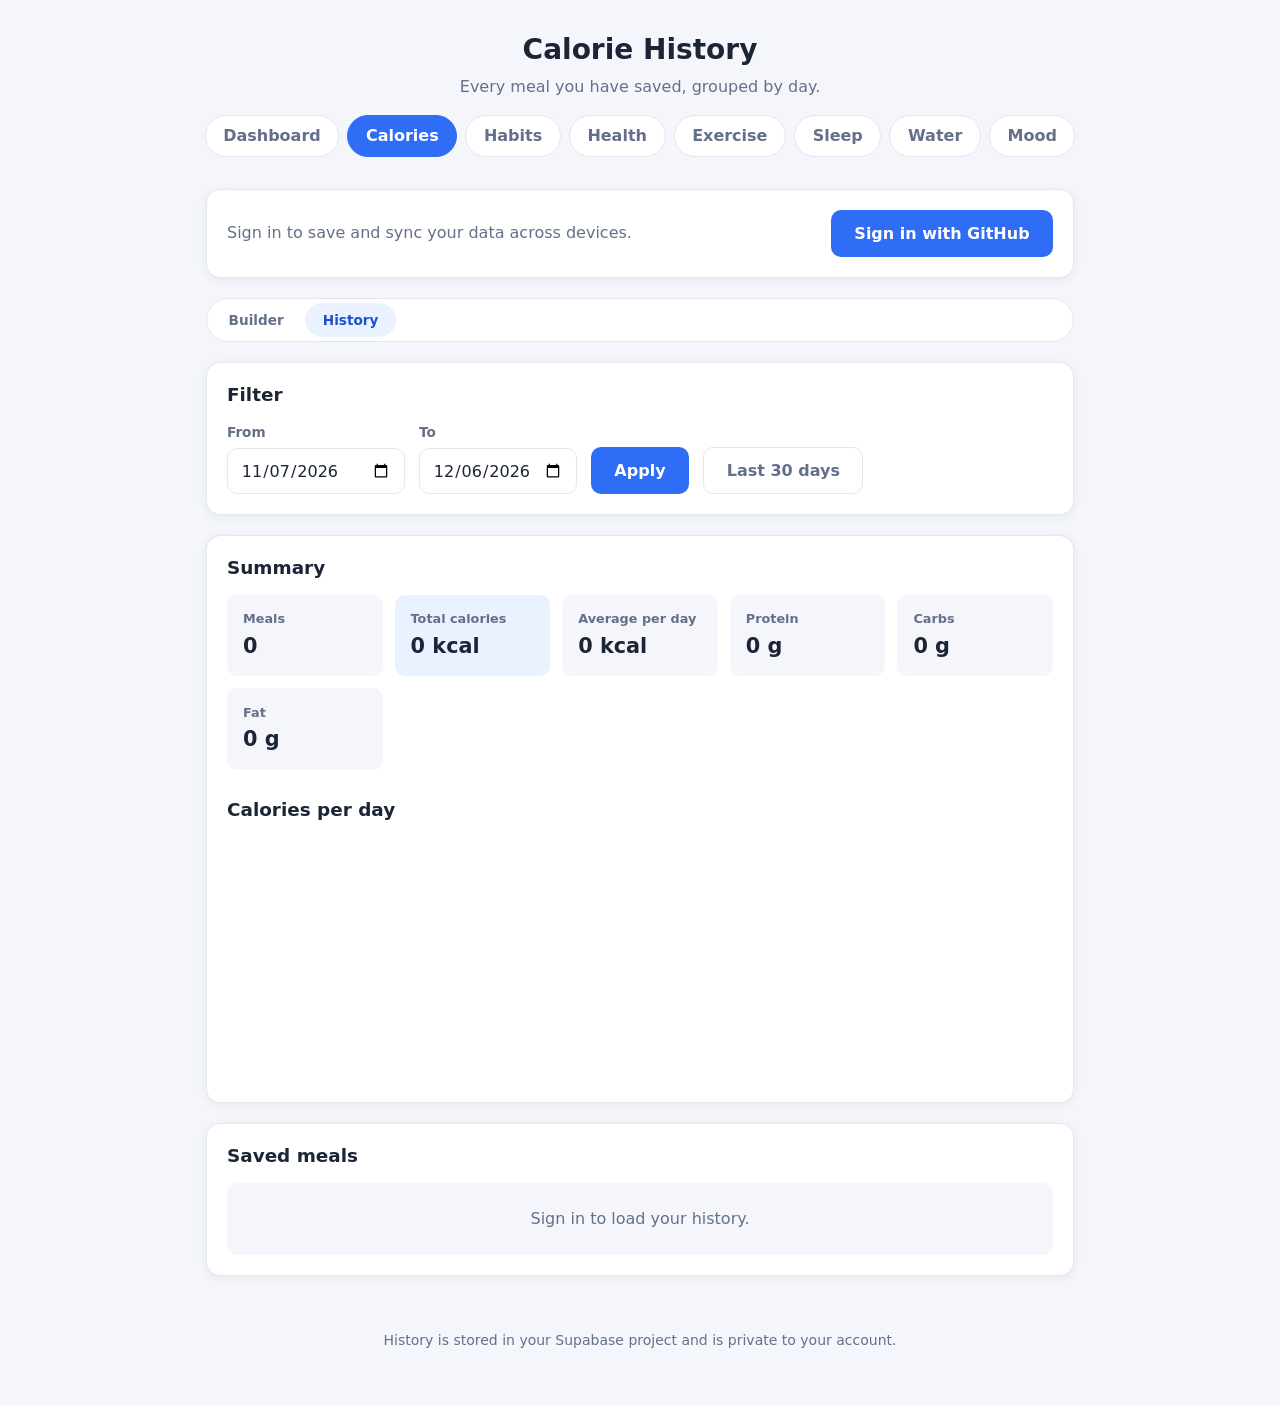
==== calories-history.html @ e077ba2e "Expand into a multi-tracker lifestyle app with dashboard and shared foundation" ====
<!doctype html>
<html lang="en">
  <head>
    <meta charset="UTF-8" />
    <meta name="viewport" content="width=device-width, initial-scale=1.0" />
    <title>Calorie History</title>
    <link rel="stylesheet" href="style.css" />
  </head>

  <body>
    <header class="app-header"></header>

    <main class="container">
      <nav class="segmented" aria-label="Calorie views">
        <a href="calories.html" class="segment">Builder</a>
        <a href="calories-history.html" class="segment is-active">History</a>
      </nav>

      <!-- Filter -->
      <section class="card">
        <h2>Filter</h2>
        <form id="filter-form" class="save-form" novalidate>
          <div class="field">
            <label for="from-date">From</label>
            <input type="date" id="from-date" name="from" />
          </div>
          <div class="field">
            <label for="to-date">To</label>
            <input type="date" id="to-date" name="to" />
          </div>
          <button type="submit" class="btn btn-primary">Apply</button>
          <button type="button" id="reset-filter" class="btn btn-ghost">Last 30 days</button>
        </form>
      </section>

      <!-- Summary -->
      <section class="card">
        <h2>Summary</h2>
        <ul class="stats">
          <li class="stat">
            <span class="stat-label">Meals</span>
            <span class="stat-value" id="sum-meals">0</span>
          </li>
          <li class="stat stat-accent">
            <span class="stat-label">Total calories</span>
            <span class="stat-value"><span id="sum-calories">0</span> kcal</span>
          </li>
          <li class="stat">
            <span class="stat-label">Average per day</span>
            <span class="stat-value"><span id="sum-avg">0</span> kcal</span>
          </li>
          <li class="stat">
            <span class="stat-label">Protein</span>
            <span class="stat-value"><span id="sum-protein">0</span> g</span>
          </li>
          <li class="stat">
            <span class="stat-label">Carbs</span>
            <span class="stat-value"><span id="sum-carbs">0</span> g</span>
          </li>
          <li class="stat">
            <span class="stat-label">Fat</span>
            <span class="stat-value"><span id="sum-fat">0</span> g</span>
          </li>
        </ul>

        <h2 class="section-gap">Calories per day</h2>
        <div class="chart-wrap">
          <canvas
            id="chart"
            class="chart"
            width="900"
            height="260"
            role="img"
            aria-label="Line chart of calories per day"
          ></canvas>
        </div>
      </section>

      <!-- Meals -->
      <section class="card">
        <h2>Saved meals</h2>
        <p id="history-status" class="empty-state">Sign in to load your history.</p>
        <div id="history-days"></div>
      </section>
    </main>

    <footer class="app-footer">
      <p>History is stored in your Supabase project and is private to your account.</p>
    </footer>

    <script type="module" src="js/features/calories/history.js"></script>
  </body>
</html>
---- style.css ----
/* ---------- Design tokens ---------- */
:root {
  --bg: #f4f6fb;
  --surface: #ffffff;
  --text: #1c2536;
  --muted: #64708a;
  --border: #e2e7f0;
  --primary: #2f6df6;
  --primary-dark: #1d51c9;
  --danger: #e04141;
  --danger-dark: #b92f2f;
  --accent-bg: #eaf1ff;
  --radius: 14px;
  --shadow: 0 2px 10px rgba(28, 37, 54, 0.07);

  --space-1: 0.35rem;
  --space-2: 0.6rem;
  --space-3: 0.9rem;
  --space-4: 1.25rem;
  --space-5: 1.75rem;
  --space-6: 2.5rem;

  --text-sm: 0.85rem;
  --text-base: 1rem;
  --text-lg: 1.3rem;

  --accent-calories: #2f6df6;
  --accent-habits: #7c4dff;
  --accent-health: #e04141;
  --accent-exercise: #ef6c1a;
  --accent-sleep: #3f51b5;
  --accent-water: #0aa3c2;
  --accent-mood: #17a673;
}

@media (prefers-color-scheme: dark) {
  :root {
    --bg: #12161f;
    --surface: #1a202c;
    --text: #e8ecf4;
    --muted: #97a3b8;
    --border: #2a3242;
    --accent-bg: #1d2a44;
    --shadow: 0 2px 10px rgba(0, 0, 0, 0.35);
  }
}

/* ---------- Base ---------- */
* {
  box-sizing: border-box;
}

body {
  margin: 0;
  background: var(--bg);
  color: var(--text);
  font-family:
    system-ui,
    -apple-system,
    'Segoe UI',
    Roboto,
    Helvetica,
    Arial,
    sans-serif;
  line-height: 1.5;
}

h1,
h2 {
  margin: 0;
  line-height: 1.25;
}

.sr-only {
  position: absolute;
  width: 1px;
  height: 1px;
  overflow: hidden;
  clip: rect(0 0 0 0);
  white-space: nowrap;
}

/* ---------- Layout ---------- */
.app-header {
  padding: 2rem 1rem 1rem;
  text-align: center;
}

.app-header h1 {
  font-size: 1.75rem;
}

.subtitle {
  margin: 0.5rem 0 0;
  color: var(--muted);
}

.container {
  max-width: 900px;
  margin: 0 auto;
  padding: 1rem;
  display: grid;
  gap: 1.25rem;
}

.app-footer {
  padding: 1.5rem 1rem 2.5rem;
  text-align: center;
  color: var(--muted);
  font-size: 0.875rem;
}

/* ---------- Card ---------- */
.card {
  background: var(--surface);
  border: 1px solid var(--border);
  border-radius: var(--radius);
  box-shadow: var(--shadow);
  padding: 1.25rem;
}

.card h2 {
  font-size: 1.15rem;
  margin-bottom: 1rem;
}

.card-head {
  display: flex;
  align-items: center;
  justify-content: space-between;
  gap: 1rem;
  flex-wrap: wrap;
  margin-bottom: 1rem;
}

.card-head h2 {
  margin-bottom: 0;
}

.section-gap {
  margin-top: 1.75rem;
}

/* ---------- Form ---------- */
.grid {
  display: grid;
  grid-template-columns: repeat(auto-fit, minmax(190px, 1fr));
  gap: 0.9rem;
}

.field {
  display: flex;
  flex-direction: column;
  gap: 0.35rem;
}

.field-wide {
  grid-column: 1 / -1;
}

label {
  font-size: 0.85rem;
  font-weight: 600;
  color: var(--muted);
}

.req {
  color: var(--danger);
}

input[type='text'],
input[type='number'],
input[type='date'],
input[type='datetime-local'],
input[type='time'],
select,
textarea {
  padding: 0.7rem 0.8rem;
  font-size: 1rem;
  font-family: inherit;
  color: inherit;
  background: var(--surface);
  border: 1px solid var(--border);
  border-radius: 10px;
  min-width: 0;
}

input:focus-visible,
button:focus-visible {
  outline: 3px solid rgba(47, 109, 246, 0.35);
  outline-offset: 1px;
  border-color: var(--primary);
}

.form-error {
  margin: 0.9rem 0 0;
  padding: 0.6rem 0.8rem;
  border-radius: 10px;
  background: #fdeaea;
  color: var(--danger-dark);
  font-size: 0.9rem;
}

.actions {
  display: flex;
  flex-wrap: wrap;
  gap: 0.75rem;
  margin-top: 1.1rem;
}

/* ---------- Buttons ---------- */
.btn {
  padding: 0.8rem 1.4rem;
  font-size: 1rem;
  font-family: inherit;
  font-weight: 600;
  border: 1px solid transparent;
  border-radius: 10px;
  cursor: pointer;
  transition:
    background-color 0.15s ease,
    color 0.15s ease;
}

.btn-primary {
  background: var(--primary);
  color: #fff;
}

.btn-primary:hover {
  background: var(--primary-dark);
}

.btn-ghost {
  background: transparent;
  color: var(--muted);
  border-color: var(--border);
}

.btn-ghost:hover {
  background: var(--bg);
}

.btn-danger {
  background: var(--danger);
  color: #fff;
}

.btn-danger:hover {
  background: var(--danger-dark);
}

.btn-icon {
  padding: 0.45rem 0.75rem;
  font-size: 0.85rem;
  background: transparent;
  color: var(--danger);
  border-color: var(--border);
}

.btn-icon:hover {
  background: #fdeaea;
}

/* ---------- Table ---------- */
.table-wrap {
  overflow-x: auto;
}

table {
  width: 100%;
  border-collapse: collapse;
  font-size: 0.95rem;
}

th,
td {
  padding: 0.7rem 0.6rem;
  text-align: left;
  border-bottom: 1px solid var(--border);
  white-space: nowrap;
}

th {
  font-size: 0.78rem;
  text-transform: uppercase;
  letter-spacing: 0.04em;
  color: var(--muted);
}

th.num,
td.num {
  text-align: right;
}

tbody tr:last-child td {
  border-bottom: none;
}

.amount-input {
  width: 6rem;
  padding: 0.4rem 0.5rem;
  text-align: right;
}

.ingredient-name {
  font-weight: 600;
  white-space: normal;
}

.empty-state {
  margin: 0;
  padding: 1.5rem;
  text-align: center;
  color: var(--muted);
  background: var(--bg);
  border-radius: 10px;
}

/* ---------- Stats ---------- */
.stats {
  list-style: none;
  margin: 0;
  padding: 0;
  display: grid;
  grid-template-columns: repeat(auto-fit, minmax(150px, 1fr));
  gap: 0.75rem;
}

.stat {
  padding: 0.9rem 1rem;
  background: var(--bg);
  border-radius: 10px;
  display: flex;
  flex-direction: column;
  gap: 0.15rem;
}

.stat-accent {
  background: var(--accent-bg);
}

.stat-label {
  font-size: 0.8rem;
  font-weight: 600;
  color: var(--muted);
}

.stat-value {
  font-size: 1.3rem;
  font-weight: 700;
}

/* ---------- Navigation ---------- */
.app-nav {
  display: flex;
  justify-content: center;
  flex-wrap: wrap;
  gap: 0.5rem;
  margin-top: 1rem;
}

.nav-link {
  padding: 0.5rem 1.1rem;
  border-radius: 999px;
  text-decoration: none;
  font-weight: 600;
  color: var(--muted);
  background: var(--surface);
  border: 1px solid var(--border);
}

.nav-link.is-active {
  background: var(--primary);
  border-color: var(--primary);
  color: #fff;
}

/* ---------- Auth bar ---------- */
.auth-bar {
  display: flex;
  align-items: center;
  justify-content: space-between;
  gap: 1rem;
  flex-wrap: wrap;
}

.auth-status {
  margin: 0;
  color: var(--muted);
}

.auth-actions {
  display: flex;
  gap: 0.5rem;
}

/* ---------- Save / filter forms ---------- */
.save-form {
  display: flex;
  flex-wrap: wrap;
  align-items: flex-end;
  gap: 0.9rem;
}

.field-grow {
  flex: 1 1 220px;
}

.status-msg {
  margin: 0.9rem 0 0;
  padding: 0.6rem 0.8rem;
  border-radius: 10px;
  background: var(--accent-bg);
  color: var(--primary-dark);
  font-size: 0.9rem;
}

.status-msg.is-error {
  background: #fdeaea;
  color: var(--danger-dark);
}

/* ---------- History ---------- */
.day-block + .day-block {
  margin-top: 1.5rem;
}

.day-head {
  display: flex;
  align-items: baseline;
  justify-content: space-between;
  gap: 1rem;
  flex-wrap: wrap;
  margin-bottom: 0.5rem;
}

.day-head h3 {
  margin: 0;
  font-size: 1rem;
}

.day-total {
  font-size: 0.85rem;
  font-weight: 600;
  color: var(--muted);
}

.row-actions {
  display: flex;
  gap: 0.4rem;
  justify-content: flex-end;
}

.btn-icon-neutral {
  color: var(--primary);
}

.btn-icon-neutral:hover {
  background: var(--accent-bg);
}

.chart-wrap {
  overflow-x: auto;
}

.chart,
#chart {
  width: 100%;
  min-width: 320px;
  height: auto;
}

/* ---------- Dashboard tiles ---------- */
.lede {
  margin: 0;
  color: var(--muted);
  max-width: 60ch;
}

.tile-grid {
  display: grid;
  grid-template-columns: repeat(auto-fit, minmax(190px, 1fr));
  gap: var(--space-3);
}

.tile {
  display: flex;
  flex-direction: column;
  gap: var(--space-1);
  padding: var(--space-4);
  border: 1px solid var(--border);
  border-left: 4px solid var(--tile-accent, var(--primary));
  border-radius: 12px;
  background: var(--bg);
  text-decoration: none;
  color: inherit;
  transition:
    transform 0.15s ease,
    box-shadow 0.15s ease;
}

.tile:hover {
  transform: translateY(-2px);
  box-shadow: var(--shadow);
}

.tile-head {
  display: flex;
  align-items: center;
  justify-content: space-between;
  gap: var(--space-2);
}

.tile-label {
  font-size: var(--text-sm);
  font-weight: 600;
  color: var(--muted);
}

.tile-value {
  margin: 0;
  font-size: 1.6rem;
  font-weight: 700;
  line-height: 1.1;
}

.tile-unit {
  margin-left: 0.3rem;
  font-size: var(--text-sm);
  font-weight: 600;
  color: var(--muted);
}

.tile-detail,
.tile-error {
  margin: 0;
  font-size: var(--text-sm);
  color: var(--muted);
}

.tile-error {
  color: var(--danger);
}

.accent-calories {
  --tile-accent: var(--accent-calories);
}
.accent-habits {
  --tile-accent: var(--accent-habits);
}
.accent-health {
  --tile-accent: var(--accent-health);
}
.accent-exercise {
  --tile-accent: var(--accent-exercise);
}
.accent-sleep {
  --tile-accent: var(--accent-sleep);
}
.accent-water {
  --tile-accent: var(--accent-water);
}
.accent-mood {
  --tile-accent: var(--accent-mood);
}

/* ---------- Badge ---------- */
.badge {
  padding: 0.15rem 0.55rem;
  border-radius: 999px;
  background: var(--accent-bg);
  color: var(--primary-dark);
  font-size: 0.7rem;
  font-weight: 700;
  text-transform: uppercase;
  letter-spacing: 0.04em;
  white-space: nowrap;
}

/* ---------- Progress ---------- */
.progress {
  height: 8px;
  border-radius: 999px;
  background: var(--border);
  overflow: hidden;
}

.progress > span {
  display: block;
  height: 100%;
  background: var(--tile-accent, var(--primary));
}

/* ---------- Segmented control ---------- */
.segmented {
  display: inline-flex;
  padding: 0.25rem;
  gap: 0.25rem;
  border: 1px solid var(--border);
  border-radius: 999px;
  background: var(--surface);
  align-self: start;
}

.segment {
  padding: 0.45rem 1.1rem;
  border-radius: 999px;
  font-size: var(--text-sm);
  font-weight: 600;
  color: var(--muted);
  text-decoration: none;
}

.segment.is-active {
  background: var(--accent-bg);
  color: var(--primary-dark);
}

code {
  padding: 0.1rem 0.35rem;
  border-radius: 6px;
  background: var(--bg);
  border: 1px solid var(--border);
  font-size: 0.85em;
}

/* ---------- Mobile ---------- */
@media (max-width: 520px) {
  .actions .btn {
    flex: 1 1 100%;
  }

  .card {
    padding: 1rem;
  }

  .save-form .btn {
    flex: 1 1 100%;
  }

  .auth-bar {
    flex-direction: column;
    align-items: stretch;
  }

  /* Eight nav links will not fit, so scroll them instead of wrapping. */
  .app-nav {
    flex-wrap: nowrap;
    justify-content: flex-start;
    overflow-x: auto;
    scrollbar-width: none;
    padding: 0 1rem 0.25rem;
    margin-left: -1rem;
    margin-right: -1rem;
  }

  .app-nav::-webkit-scrollbar {
    display: none;
  }

  .nav-link {
    flex: 0 0 auto;
  }

  .tile-grid {
    grid-template-columns: 1fr;
  }
}
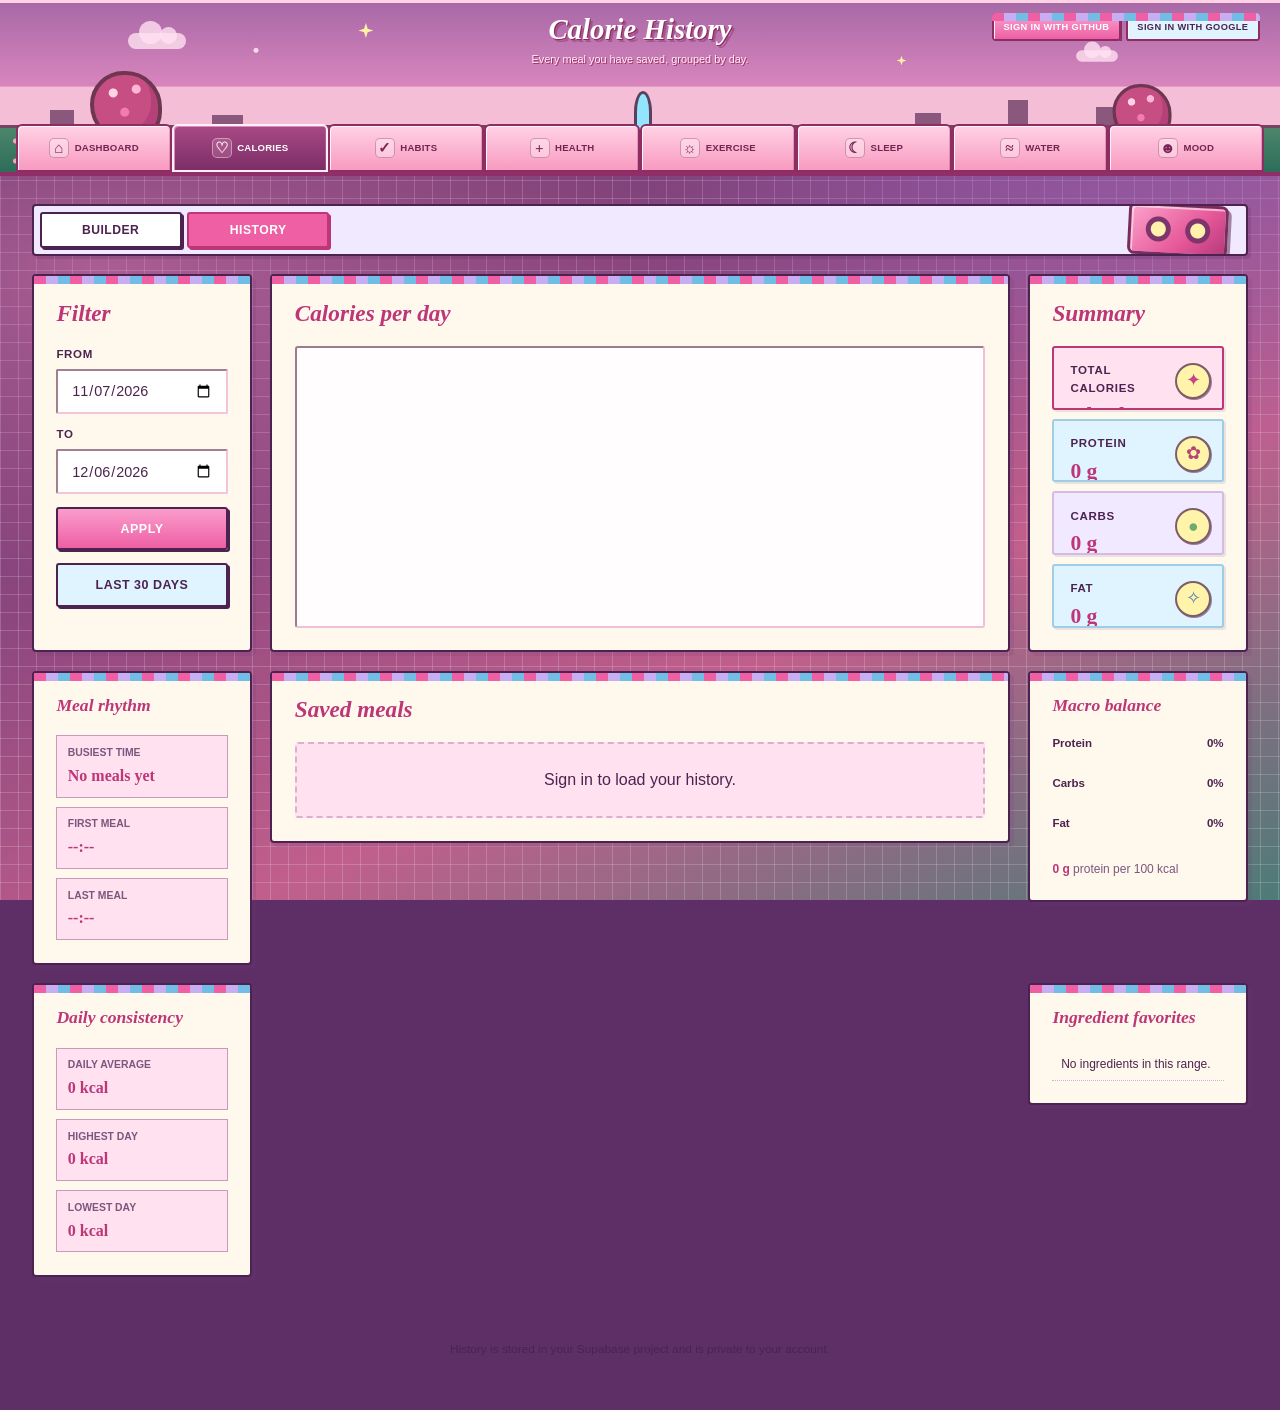
==== commit 08dab047: "Redesign calorie history portal" ====
--- a/calories-history.html
+++ b/calories-history.html
@@ -7,17 +7,28 @@
     <link rel="stylesheet" href="style.css" />
   </head>
 
-  <body>
+  <body class="calorie-history-page">
     <header class="app-header"></header>
 
     <main class="container">
       <nav class="segmented" aria-label="Calorie views">
         <a href="calories.html" class="segment">Builder</a>
         <a href="calories-history.html" class="segment is-active">History</a>
+        <span class="park-diary-banner" aria-hidden="true">
+          <span class="park-diary-cloud park-diary-cloud-left"></span>
+          <span class="park-diary-cloud park-diary-cloud-right"></span>
+          <span class="park-diary-skyline"></span>
+          <span class="park-diary-tree park-diary-tree-left"></span>
+          <span class="park-diary-tree park-diary-tree-right"></span>
+          <span class="park-diary-fountain"></span>
+          <span class="park-diary-sparkle park-diary-sparkle-one"></span>
+          <span class="park-diary-sparkle park-diary-sparkle-two"></span>
+          <span class="park-diary-ground"></span>
+        </span>
       </nav>
 
       <!-- Filter -->
-      <section class="card">
+      <section class="card filter-panel">
         <h2>Filter</h2>
         <form id="filter-form" class="save-form" novalidate>
           <div class="field">
@@ -34,36 +45,30 @@
       </section>
 
       <!-- Summary -->
-      <section class="card">
+      <section class="card summary-panel">
         <h2>Summary</h2>
         <ul class="stats">
-          <li class="stat">
-            <span class="stat-label">Meals</span>
-            <span class="stat-value" id="sum-meals">0</span>
-          </li>
-          <li class="stat stat-accent">
+          <li class="stat stat-accent stat-calories">
             <span class="stat-label">Total calories</span>
             <span class="stat-value"><span id="sum-calories">0</span> kcal</span>
           </li>
-          <li class="stat">
-            <span class="stat-label">Average per day</span>
-            <span class="stat-value"><span id="sum-avg">0</span> kcal</span>
-          </li>
-          <li class="stat">
+          <li class="stat stat-protein">
             <span class="stat-label">Protein</span>
             <span class="stat-value"><span id="sum-protein">0</span> g</span>
           </li>
-          <li class="stat">
+          <li class="stat stat-carbs">
             <span class="stat-label">Carbs</span>
             <span class="stat-value"><span id="sum-carbs">0</span> g</span>
           </li>
-          <li class="stat">
+          <li class="stat stat-fat">
             <span class="stat-label">Fat</span>
             <span class="stat-value"><span id="sum-fat">0</span> g</span>
           </li>
         </ul>
+      </section>
 
-        <h2 class="section-gap">Calories per day</h2>
+      <section class="card chart-panel">
+        <h2>Calories per day</h2>
         <div class="chart-wrap">
           <canvas
             id="chart"
@@ -76,8 +81,61 @@
         </div>
       </section>
 
+      <section class="card insight-panel rhythm-panel">
+        <h2>Meal rhythm</h2>
+        <dl class="insight-list">
+          <div>
+            <dt>Busiest time</dt>
+            <dd id="rhythm-busiest">No meals yet</dd>
+          </div>
+          <div>
+            <dt>First meal</dt>
+            <dd id="rhythm-first">--:--</dd>
+          </div>
+          <div>
+            <dt>Last meal</dt>
+            <dd id="rhythm-last">--:--</dd>
+          </div>
+        </dl>
+      </section>
+
+      <section class="card insight-panel consistency-panel">
+        <h2>Daily consistency</h2>
+        <dl class="insight-list">
+          <div>
+            <dt>Daily average</dt>
+            <dd id="consistency-average">0 kcal</dd>
+          </div>
+          <div>
+            <dt>Highest day</dt>
+            <dd id="consistency-high">0 kcal</dd>
+          </div>
+          <div>
+            <dt>Lowest day</dt>
+            <dd id="consistency-low">0 kcal</dd>
+          </div>
+        </dl>
+      </section>
+
+      <section class="card insight-panel macro-panel">
+        <h2>Macro balance</h2>
+        <div class="macro-bars" aria-label="Macro calorie distribution">
+          <div><span>Protein</span><b id="macro-protein">0%</b><i id="macro-protein-bar"></i></div>
+          <div><span>Carbs</span><b id="macro-carbs">0%</b><i id="macro-carbs-bar"></i></div>
+          <div><span>Fat</span><b id="macro-fat">0%</b><i id="macro-fat-bar"></i></div>
+        </div>
+        <p class="insight-note"><strong id="protein-density">0 g</strong> protein per 100 kcal</p>
+      </section>
+
+      <section class="card insight-panel favorites-panel">
+        <h2>Ingredient favorites</h2>
+        <ol id="ingredient-favorites" class="favorites-list">
+          <li>No ingredients in this range.</li>
+        </ol>
+      </section>
+
       <!-- Meals -->
-      <section class="card">
+      <section class="card history-panel">
         <h2>Saved meals</h2>
         <p id="history-status" class="empty-state">Sign in to load your history.</p>
         <div id="history-days"></div>
--- a/style.css
+++ b/style.css
@@ -667,3 +667,1161 @@
     grid-template-columns: 1fr;
   }
 }
+
+/* ---------- Calorie History: retro diary ---------- */
+.calorie-history-page {
+  --history-ink: #4c2350;
+  --history-muted: #7d557d;
+  --history-pink: #ee5fa4;
+  --history-pink-deep: #bd3678;
+  --history-pink-soft: #ffe1ef;
+  --history-blue: #72bde6;
+  --history-blue-soft: #dff4ff;
+  --history-lilac: #c7adf1;
+  --history-lilac-soft: #f0e9ff;
+  --history-cream: #fff9ed;
+  --history-line: #dcaed0;
+  --history-shadow: 4px 4px 0 rgba(113, 59, 113, 0.16);
+  --chart-font: Verdana, Geneva, sans-serif;
+  --bg: #f9eaf3;
+  --surface: var(--history-cream);
+  --text: var(--history-ink);
+  --muted: var(--history-muted);
+  --border: var(--history-line);
+  --primary: var(--history-pink);
+  --primary-dark: var(--history-pink-deep);
+  --accent-bg: var(--history-pink-soft);
+  --shadow: var(--history-shadow);
+  --radius: 4px;
+  min-height: 100vh;
+  background-attachment: fixed;
+  background-color: #5d2f66;
+  background-image:
+    radial-gradient(ellipse at 8% 30%, rgba(245, 145, 195, 0.42), transparent 34%),
+    radial-gradient(ellipse at 90% 12%, rgba(135, 103, 202, 0.48), transparent 35%),
+    linear-gradient(rgba(255, 255, 255, 0.18) 1px, transparent 1px),
+    linear-gradient(90deg, rgba(255, 255, 255, 0.18) 1px, transparent 1px),
+    linear-gradient(155deg, #592c62 0%, #8d477f 42%, #c15f8c 68%, #4d7b78 100%);
+  background-size:
+    auto,
+    auto,
+    18px 18px,
+    18px 18px,
+    auto;
+  font-family: Verdana, Geneva, sans-serif;
+}
+
+.calorie-history-page .app-header {
+  position: relative;
+  overflow: hidden;
+  min-height: 122px;
+  padding: 0.55rem max(6rem, calc(50% - 440px)) 0.55rem max(10.5rem, calc(50% - 440px));
+  border-top: 3px solid #ffd3e5;
+  border-bottom: 4px solid #8f2e68;
+  background:
+    linear-gradient(180deg, rgba(255, 182, 211, 0.35), transparent 55%),
+    repeating-linear-gradient(90deg, rgba(255, 255, 255, 0.16) 0 1px, transparent 1px 7px),
+    linear-gradient(180deg, #f477af, #d94a8c);
+  box-shadow: inset 0 -3px 0 rgba(129, 33, 86, 0.34);
+}
+
+.calorie-history-page .app-header .auth-bar {
+  position: absolute;
+  z-index: 3;
+  top: 0.6rem;
+  right: max(0.8rem, calc(50% - 620px));
+  display: flex;
+  min-height: 0;
+  padding: 0;
+  border: 0;
+  background: transparent;
+  box-shadow: none;
+}
+
+.calorie-history-page .app-header .auth-status {
+  display: none;
+}
+
+.calorie-history-page .app-header .auth-actions {
+  gap: 0.3rem;
+}
+
+.calorie-history-page .app-header .auth-actions .btn {
+  padding: 0.45rem 0.6rem;
+  border-color: #8d2d61;
+  box-shadow:
+    1px 2px 0 #8d2d61,
+    inset 1px 1px 0 #fff5fa;
+  font-size: 0.58rem;
+}
+
+.calorie-history-page .app-header::before,
+.calorie-history-page .app-header::after {
+  position: absolute;
+  color: var(--history-pink);
+  font-family: Georgia, serif;
+  font-size: 2.2rem;
+  line-height: 1;
+  text-shadow: 1px 1px 0 #fff;
+}
+
+.calorie-history-page .app-header::before {
+  content: '✦';
+  top: 1rem;
+  left: max(1rem, calc(50% - 420px));
+}
+
+.calorie-history-page .app-header::after {
+  content: '♡';
+  right: max(1rem, calc(50% - 420px));
+  bottom: 0.8rem;
+}
+
+.calorie-history-page .app-header h1 {
+  position: relative;
+  z-index: 1;
+  margin: 0;
+  color: #fff;
+  font-family: Georgia, 'Times New Roman', serif;
+  font-size: clamp(1.3rem, 2.5vw, 1.8rem);
+  font-style: italic;
+  letter-spacing: 0;
+  text-shadow:
+    1px 1px 0 #8b285d,
+    3px 3px 0 rgba(122, 31, 78, 0.36);
+}
+
+.calorie-history-page .subtitle {
+  position: relative;
+  z-index: 1;
+  margin: 0.2rem 0 0;
+  color: #fff0f8;
+  font-size: 0.68rem;
+  text-shadow: 1px 1px 0 #a12d68;
+}
+
+.calorie-history-page .app-nav {
+  position: relative;
+  z-index: 1;
+  display: grid;
+  grid-template-columns: repeat(8, minmax(47px, 1fr));
+  gap: 0.25rem;
+  margin-top: 0.45rem;
+}
+
+.calorie-history-page .nav-link,
+.calorie-history-page .segment {
+  border: 2px solid var(--history-ink);
+  border-radius: 3px;
+  background: #fff;
+  box-shadow: 2px 2px 0 var(--history-ink);
+  color: var(--history-ink);
+  font-size: 0.76rem;
+  text-transform: uppercase;
+  letter-spacing: 0.04em;
+  transition:
+    transform 0.12s ease,
+    box-shadow 0.12s ease,
+    background-color 0.12s ease;
+}
+
+.calorie-history-page .app-nav .nav-link {
+  display: grid;
+  min-height: 57px;
+  padding: 0.2rem 0.1rem 0.25rem;
+  place-items: center;
+  border: 2px solid #8d2d61;
+  border-radius: 4px;
+  background: linear-gradient(#ffd2e4, #f89ac0);
+  box-shadow:
+    1px 2px 0 #8d2d61,
+    inset 1px 1px 0 #fff5fa;
+  color: #702651;
+  text-align: center;
+}
+
+.calorie-history-page .app-nav .nav-link:hover {
+  background: linear-gradient(#fff0f7, #ffc1dc);
+}
+
+.calorie-history-page .app-nav .nav-link.is-active {
+  border-color: #fff0f7;
+  background: linear-gradient(#a84985, #7d2e67);
+  box-shadow:
+    1px 2px 0 #69204f,
+    inset 1px 1px 0 #d98bbe;
+  color: #fff;
+}
+
+.calorie-history-page .nav-icon {
+  display: grid;
+  width: 25px;
+  height: 25px;
+  place-items: center;
+  border: 1px solid rgba(119, 35, 79, 0.35);
+  border-radius: 7px;
+  background: rgba(255, 255, 255, 0.35);
+  color: #7b2658;
+  font-family: Georgia, 'Times New Roman', serif;
+  font-size: 1.18rem;
+  line-height: 1;
+}
+
+.calorie-history-page .nav-link.is-active .nav-icon {
+  border-color: rgba(255, 231, 244, 0.45);
+  background: rgba(255, 205, 229, 0.17);
+  color: #ffe5f3;
+}
+
+.calorie-history-page .nav-icon::before {
+  content: '✦';
+}
+
+.calorie-history-page .nav-link[data-tracker='dashboard'] .nav-icon::before {
+  content: '⌂';
+}
+.calorie-history-page .nav-link[data-tracker='calories'] .nav-icon::before {
+  content: '♡';
+}
+.calorie-history-page .nav-link[data-tracker='habits'] .nav-icon::before {
+  content: '✓';
+}
+.calorie-history-page .nav-link[data-tracker='health'] .nav-icon::before {
+  content: '+';
+}
+.calorie-history-page .nav-link[data-tracker='exercise'] .nav-icon::before {
+  content: '☼';
+}
+.calorie-history-page .nav-link[data-tracker='sleep'] .nav-icon::before {
+  content: '☾';
+}
+.calorie-history-page .nav-link[data-tracker='water'] .nav-icon::before {
+  content: '≈';
+}
+.calorie-history-page .nav-link[data-tracker='mood'] .nav-icon::before {
+  content: '☻';
+}
+
+.calorie-history-page .nav-label {
+  display: block;
+  font-size: 0.52rem;
+  font-weight: 700;
+  letter-spacing: 0.02em;
+  line-height: 1;
+}
+
+.calorie-history-page .nav-link:hover,
+.calorie-history-page .segment:hover {
+  background: var(--history-blue-soft);
+  transform: translate(1px, 1px);
+  box-shadow: 1px 1px 0 var(--history-ink);
+}
+
+.calorie-history-page .nav-link.is-active,
+.calorie-history-page .segment.is-active {
+  border-color: var(--history-pink-deep);
+  background: var(--history-pink);
+  box-shadow: 2px 2px 0 var(--history-pink-deep);
+  color: #fff;
+}
+
+.calorie-history-page .container {
+  max-width: 940px;
+  gap: 1.5rem;
+  padding: 1.75rem 1rem;
+}
+
+.calorie-history-page .segmented {
+  position: relative;
+  display: flex;
+  min-height: 145px;
+  justify-content: center;
+  align-items: flex-end;
+  gap: 0.55rem;
+  overflow: hidden;
+  padding: 1rem;
+  border: 2px solid var(--history-ink);
+  border-radius: 5px;
+  background: #d885bd;
+  box-shadow: var(--history-shadow);
+}
+
+.calorie-history-page .segmented .segment {
+  position: relative;
+  z-index: 5;
+}
+
+.calorie-history-page .park-diary-banner {
+  position: absolute;
+  inset: 0;
+  overflow: hidden;
+  border: 0;
+  border-radius: 0;
+  background:
+    radial-gradient(circle at 20% 28%, rgba(255, 230, 244, 0.85) 0 2px, transparent 3px),
+    radial-gradient(circle at 78% 18%, rgba(255, 239, 167, 0.9) 0 2px, transparent 3px),
+    linear-gradient(180deg, #a869a7 0%, #d885bd 49%, #f3bed6 50%, #f3bed6 100%);
+  box-shadow: none;
+  pointer-events: none;
+}
+
+.calorie-history-page .park-diary-banner::before {
+  content: 'little wellness park';
+  position: absolute;
+  z-index: 3;
+  top: 11px;
+  left: 50%;
+  padding: 0.35rem 0.9rem;
+  border: 2px solid #792e61;
+  border-radius: 999px;
+  background: linear-gradient(#ffaccf, #e65d9e);
+  box-shadow: 2px 2px 0 #792e61;
+  color: #fff;
+  font-family: Georgia, 'Times New Roman', serif;
+  font-size: 0.92rem;
+  font-style: italic;
+  font-weight: 700;
+  text-shadow: 1px 1px 0 #8b2c61;
+  transform: translateX(-50%);
+}
+
+.calorie-history-page .park-diary-banner::after {
+  content: '✦  ♡  ✦';
+  position: absolute;
+  z-index: 4;
+  right: 14px;
+  bottom: 7px;
+  color: #fff0a8;
+  font-size: 0.9rem;
+  letter-spacing: 0.12em;
+  text-shadow: 1px 1px 0 #a63b78;
+}
+
+.calorie-history-page .park-diary-cloud {
+  position: absolute;
+  z-index: 1;
+  width: 58px;
+  height: 16px;
+  border-radius: 999px;
+  background: rgba(255, 225, 241, 0.8);
+}
+
+.calorie-history-page .park-diary-cloud::before,
+.calorie-history-page .park-diary-cloud::after {
+  content: '';
+  position: absolute;
+  bottom: 5px;
+  border-radius: 50%;
+  background: inherit;
+}
+
+.calorie-history-page .park-diary-cloud::before {
+  width: 23px;
+  height: 23px;
+  left: 11px;
+}
+
+.calorie-history-page .park-diary-cloud::after {
+  width: 17px;
+  height: 17px;
+  right: 9px;
+}
+
+.calorie-history-page .park-diary-cloud-left {
+  top: 30px;
+  left: 10%;
+}
+
+.calorie-history-page .park-diary-cloud-right {
+  top: 45px;
+  right: 12%;
+  transform: scale(0.72);
+}
+
+.calorie-history-page .park-diary-skyline {
+  position: absolute;
+  z-index: 1;
+  right: 0;
+  bottom: 43px;
+  left: 0;
+  height: 34px;
+  opacity: 0.75;
+  background:
+    linear-gradient(#67365f, #67365f) 4% 15px / 24px 19px,
+    linear-gradient(#67365f, #67365f) 10% 7px / 14px 27px,
+    linear-gradient(#67365f, #67365f) 17% 20px / 31px 14px,
+    linear-gradient(#67365f, #67365f) 73% 18px / 26px 16px,
+    linear-gradient(#67365f, #67365f) 80% 5px / 20px 29px,
+    linear-gradient(#67365f, #67365f) 88% 12px / 34px 22px;
+  background-repeat: no-repeat;
+}
+
+.calorie-history-page .park-diary-tree {
+  position: absolute;
+  z-index: 2;
+  bottom: 29px;
+  width: 72px;
+  height: 72px;
+  border: 4px solid #6f3652;
+  border-radius: 48% 52% 45% 55%;
+  background:
+    radial-gradient(circle at 30% 28%, #ffd2e6 0 4px, transparent 5px),
+    radial-gradient(circle at 66% 22%, #ffb5d4 0 4px, transparent 5px),
+    radial-gradient(circle at 48% 58%, #f47bad 0 4px, transparent 5px), #c64e83;
+  box-shadow: inset -7px -8px 0 rgba(134, 39, 94, 0.28);
+}
+
+.calorie-history-page .park-diary-tree::after {
+  content: '';
+  position: absolute;
+  top: 62px;
+  left: 31px;
+  width: 11px;
+  height: 36px;
+  border: 3px solid #6f3652;
+  border-top: 0;
+  background: #8e5947;
+}
+
+.calorie-history-page .park-diary-tree-left {
+  left: 7%;
+}
+
+.calorie-history-page .park-diary-tree-right {
+  right: 8%;
+  transform: scale(0.82);
+  transform-origin: bottom center;
+}
+
+.calorie-history-page .park-diary-ground {
+  position: absolute;
+  z-index: 2;
+  right: 0;
+  bottom: 0;
+  left: 0;
+  height: 47px;
+  border-top: 3px solid #744463;
+  background:
+    radial-gradient(circle, #f5ca58 0 2px, transparent 3px) 10px 8px / 28px 18px,
+    radial-gradient(circle, #f9a4bf 0 2px, transparent 3px) 2px 3px / 27px 20px,
+    linear-gradient(#4c866c, #2d6d59);
+}
+
+.calorie-history-page .park-diary-fountain {
+  position: absolute;
+  z-index: 4;
+  bottom: 18px;
+  left: 50%;
+  width: 72px;
+  height: 24px;
+  border: 3px solid #59415e;
+  border-radius: 50%;
+  background: #78cceb;
+  box-shadow: inset 0 -7px 0 #4794c7;
+  transform: translateX(-50%);
+}
+
+.calorie-history-page .park-diary-fountain::before {
+  content: '';
+  position: absolute;
+  bottom: 18px;
+  left: 27px;
+  width: 12px;
+  height: 39px;
+  border: 3px solid #59415e;
+  border-bottom: 0;
+  border-radius: 55% 55% 0 0;
+  background: #92e5fb;
+}
+
+.calorie-history-page .park-diary-sparkle {
+  position: absolute;
+  z-index: 4;
+  width: 15px;
+  height: 15px;
+  background: #fff1a6;
+  clip-path: polygon(50% 0, 62% 38%, 100% 50%, 62% 62%, 50% 100%, 38% 62%, 0 50%, 38% 38%);
+  filter: drop-shadow(1px 1px 0 #a23f78);
+}
+
+.calorie-history-page .park-diary-sparkle-one {
+  top: 20px;
+  left: 28%;
+}
+
+.calorie-history-page .park-diary-sparkle-two {
+  top: 50px;
+  right: 29%;
+  transform: scale(0.65);
+}
+
+.calorie-history-page .auth-bar,
+.calorie-history-page .card {
+  border: 2px solid var(--history-ink);
+  border-radius: 4px;
+  box-shadow: var(--history-shadow);
+}
+
+.calorie-history-page .auth-bar {
+  padding: 0.7rem 0.85rem;
+  background: var(--history-blue-soft);
+}
+
+.calorie-history-page .card {
+  position: relative;
+  overflow: hidden;
+  padding: 1.4rem;
+  background: var(--history-cream);
+}
+
+.calorie-history-page .card::before {
+  content: '';
+  position: absolute;
+  top: 0;
+  right: 0;
+  left: 0;
+  height: 8px;
+  background: repeating-linear-gradient(
+    90deg,
+    var(--history-pink) 0 12px,
+    var(--history-lilac) 12px 24px,
+    var(--history-blue) 24px 36px
+  );
+}
+
+.calorie-history-page .card h2 {
+  position: relative;
+  margin-bottom: 1.15rem;
+  color: var(--history-pink-deep);
+  font-family: Georgia, 'Times New Roman', serif;
+  font-size: 1.45rem;
+  font-style: italic;
+}
+
+.calorie-history-page .segmented {
+  padding: 0.35rem;
+  border: 2px solid var(--history-ink);
+  border-radius: 4px;
+  background: var(--history-lilac-soft);
+  box-shadow: 3px 3px 0 rgba(77, 35, 80, 0.18);
+}
+
+.calorie-history-page label,
+.calorie-history-page .stat-label {
+  color: var(--history-ink);
+  font-size: 0.72rem;
+  text-transform: uppercase;
+  letter-spacing: 0.06em;
+}
+
+.calorie-history-page input[type='date'] {
+  border: 2px inset #f4c4db;
+  border-radius: 2px;
+  background: #fff;
+  color: var(--history-ink);
+  font-size: 0.9rem;
+}
+
+.calorie-history-page input:focus-visible,
+.calorie-history-page button:focus-visible,
+.calorie-history-page a:focus-visible {
+  outline: 3px solid var(--history-blue);
+  outline-offset: 3px;
+}
+
+.calorie-history-page .btn {
+  border: 2px solid var(--history-ink);
+  border-radius: 3px;
+  box-shadow: 2px 2px 0 var(--history-ink);
+  font-size: 0.78rem;
+  text-transform: uppercase;
+  letter-spacing: 0.04em;
+  transition:
+    transform 0.12s ease,
+    box-shadow 0.12s ease,
+    background-color 0.12s ease;
+}
+
+.calorie-history-page .btn:hover:not(:disabled) {
+  transform: translate(1px, 1px);
+  box-shadow: 1px 1px 0 var(--history-ink);
+}
+
+.calorie-history-page .btn-primary {
+  background: linear-gradient(#fa9dcc, var(--history-pink));
+  color: #fff;
+}
+
+.calorie-history-page .btn-primary:hover:not(:disabled) {
+  background: linear-gradient(#ffb4da, var(--history-pink-deep));
+}
+
+.calorie-history-page .btn-ghost {
+  background: var(--history-blue-soft);
+  color: var(--history-ink);
+}
+
+.calorie-history-page .btn-icon {
+  border-width: 1px;
+  box-shadow: none;
+  color: var(--history-pink-deep);
+  font-size: 0.68rem;
+}
+
+.calorie-history-page .btn-icon-neutral {
+  color: #346789;
+}
+
+.calorie-history-page .stats {
+  gap: 0.8rem;
+}
+
+.calorie-history-page .stat {
+  position: relative;
+  min-height: 88px;
+  overflow: hidden;
+  padding-right: 3.5rem;
+  border: 2px solid #d7b9e4;
+  border-radius: 3px;
+  background: var(--history-lilac-soft);
+  box-shadow: 2px 2px 0 rgba(117, 77, 125, 0.14);
+}
+
+.calorie-history-page .stat:nth-child(2n) {
+  border-color: #9fcde6;
+  background: var(--history-blue-soft);
+}
+
+.calorie-history-page .stat-accent {
+  border-color: var(--history-pink-deep) !important;
+  background: var(--history-pink-soft) !important;
+}
+
+.calorie-history-page .stat-value {
+  color: var(--history-pink-deep);
+  font-family: Georgia, 'Times New Roman', serif;
+  font-size: 1.6rem;
+}
+
+.calorie-history-page .stat::after {
+  position: absolute;
+  right: 0.65rem;
+  bottom: 0.55rem;
+  display: grid;
+  width: 32px;
+  height: 32px;
+  place-items: center;
+  border: 2px solid rgba(76, 35, 80, 0.72);
+  border-radius: 50%;
+  background: #fff4a9;
+  box-shadow: 1px 1px 0 rgba(76, 35, 80, 0.55);
+  color: #7c416a;
+  font-family: Georgia, 'Times New Roman', serif;
+  font-size: 1.1rem;
+  line-height: 1;
+}
+
+.calorie-history-page .stat-meals::after {
+  content: '♡';
+}
+
+.calorie-history-page .stat-calories::after {
+  content: '✦';
+  color: #c44880;
+}
+
+.calorie-history-page .stat-average::after {
+  content: '☼';
+  color: #bd832d;
+}
+
+.calorie-history-page .stat-protein::after {
+  content: '✿';
+  color: #b44674;
+}
+
+.calorie-history-page .stat-carbs::after {
+  content: '●';
+  color: #6eab70;
+}
+
+.calorie-history-page .stat-fat::after {
+  content: '✧';
+  color: #557eb3;
+}
+
+.calorie-history-page .chart-wrap {
+  border: 2px inset #f0bfd8;
+  border-radius: 3px;
+  background: #fffdfd;
+}
+
+.calorie-history-page .chart,
+.calorie-history-page #chart {
+  display: block;
+}
+
+.calorie-history-page .empty-state,
+.calorie-history-page .status-msg {
+  border: 2px dashed var(--history-line);
+  border-radius: 3px;
+  background: var(--history-pink-soft);
+  color: var(--history-ink);
+}
+
+.calorie-history-page .day-block + .day-block {
+  margin-top: 1.8rem;
+  padding-top: 1.35rem;
+  border-top: 2px dotted var(--history-line);
+}
+
+.calorie-history-page .day-head h3 {
+  color: var(--history-pink-deep);
+  font-family: Georgia, 'Times New Roman', serif;
+  font-size: 1.2rem;
+  font-style: italic;
+}
+
+.calorie-history-page .day-total {
+  padding: 0.25rem 0.5rem;
+  border: 1px solid #b9d5e4;
+  border-radius: 999px;
+  background: var(--history-blue-soft);
+  color: var(--history-ink);
+}
+
+.calorie-history-page table {
+  border: 2px solid #ddbdd3;
+  background: #fff;
+}
+
+.calorie-history-page th {
+  border-bottom: 2px solid #d898bd;
+  background: var(--history-pink-soft);
+  color: var(--history-pink-deep);
+  font-size: 0.68rem;
+}
+
+.calorie-history-page td {
+  border-bottom-color: #efd7e4;
+}
+
+.calorie-history-page tbody tr:nth-child(even) {
+  background: #fff9fc;
+}
+
+.calorie-history-page tbody tr:hover {
+  background: var(--history-blue-soft);
+}
+
+.calorie-history-page .app-footer {
+  color: var(--history-ink);
+  font-size: 0.74rem;
+}
+
+@media (prefers-color-scheme: dark) {
+  .calorie-history-page {
+    --history-ink: #ffe4f3;
+    --history-muted: #d3b6cf;
+    --history-pink: #dd5b9a;
+    --history-pink-deep: #ff9dca;
+    --history-pink-soft: #4c2543;
+    --history-blue: #73c8ed;
+    --history-blue-soft: #213d52;
+    --history-lilac: #b89ae8;
+    --history-lilac-soft: #352b52;
+    --history-cream: #241d2a;
+    --history-line: #925b84;
+    --history-shadow: 4px 4px 0 rgba(0, 0, 0, 0.34);
+    --bg: #1a1620;
+    --surface: var(--history-cream);
+    --text: var(--history-ink);
+    --muted: var(--history-muted);
+    --border: var(--history-line);
+    --accent-bg: var(--history-pink-soft);
+  }
+
+  .calorie-history-page .app-header {
+    background:
+      linear-gradient(180deg, rgba(63, 35, 58, 0.96), rgba(55, 28, 52, 0.94)),
+      repeating-linear-gradient(135deg, transparent 0 12px, rgba(255, 255, 255, 0.05) 12px 14px);
+  }
+
+  .calorie-history-page .nav-link,
+  .calorie-history-page .segment,
+  .calorie-history-page input[type='date'],
+  .calorie-history-page table,
+  .calorie-history-page .chart-wrap {
+    background: #2d2434;
+    color: var(--history-ink);
+  }
+
+  .calorie-history-page .nav-link:hover,
+  .calorie-history-page .segment:hover,
+  .calorie-history-page tbody tr:hover {
+    background: var(--history-blue-soft);
+  }
+
+  .calorie-history-page tbody tr:nth-child(even) {
+    background: #29212f;
+  }
+}
+
+@media (max-width: 520px) {
+  .calorie-history-page .app-header {
+    min-height: 148px;
+    padding: 0.6rem 0.75rem 0.5rem;
+  }
+
+  .calorie-history-page .app-header h1 {
+    max-width: calc(100% - 72px);
+    font-size: 1.35rem;
+  }
+
+  .calorie-history-page .app-header .auth-bar {
+    position: static;
+    justify-content: center;
+    margin-top: 0.15rem;
+  }
+
+  .calorie-history-page .subtitle {
+    max-width: calc(100% - 72px);
+  }
+
+  .calorie-history-page .app-nav {
+    display: flex;
+    grid-template-columns: none;
+    width: calc(100% + 1.5rem);
+    margin-top: 0.55rem;
+    margin-right: -0.75rem;
+    margin-left: -0.75rem;
+    padding: 0.1rem 0.75rem 0.35rem;
+  }
+
+  .calorie-history-page .app-nav .nav-link {
+    flex: 0 0 51px;
+    min-height: 55px;
+  }
+
+  .calorie-history-page .app-header::before,
+  .calorie-history-page .app-header::after {
+    font-size: 1.5rem;
+  }
+
+  .calorie-history-page .card {
+    padding: 1.15rem 1rem;
+  }
+
+  .calorie-history-page .segmented {
+    width: 100%;
+  }
+
+  .calorie-history-page .segment {
+    flex: 1;
+    text-align: center;
+  }
+
+  .calorie-history-page .day-total {
+    font-size: 0.74rem;
+  }
+}
+
+@media (min-width: 820px) {
+  .calorie-history-page .container {
+    max-width: calc(100% - 2rem);
+    grid-template-columns: minmax(220px, 0.32fr) minmax(0, 1.36fr) minmax(220px, 0.32fr);
+    grid-template-rows: auto 378px minmax(180px, auto) minmax(180px, auto);
+    gap: 1.15rem;
+    align-items: start;
+  }
+
+  .calorie-history-page .container > .segmented {
+    grid-column: 1 / -1;
+    grid-row: 1;
+    width: 100%;
+    min-height: 0;
+  }
+
+  .calorie-history-page .container > .segmented .segment {
+    flex: 0 0 142px;
+    text-align: center;
+  }
+
+  .calorie-history-page .segmented {
+    justify-content: flex-start;
+    gap: 0.35rem;
+    padding-left: 0.8rem;
+  }
+
+  .calorie-history-page .segmented::after {
+    content: '';
+    position: absolute;
+    top: 50%;
+    right: 1.1rem;
+    width: 94px;
+    height: 46px;
+    border: 3px solid #782d5d;
+    border-radius: 7px;
+    background:
+      radial-gradient(circle at 29% 50%, #fff2ad 0 7px, #7d356b 8px 12px, transparent 13px),
+      radial-gradient(circle at 71% 50%, #fff2ad 0 7px, #7d356b 8px 12px, transparent 13px),
+      linear-gradient(135deg, #fba3cb, #e65799 62%, #b53b7a);
+    box-shadow:
+      3px 3px 0 rgba(86, 29, 66, 0.5),
+      inset 2px 2px 0 rgba(255, 230, 242, 0.65);
+    transform: translateY(-50%) rotate(3deg);
+  }
+
+  .calorie-history-page .filter-panel {
+    grid-column: 1;
+    grid-row: 2;
+    height: 378px;
+  }
+
+  .calorie-history-page .filter-panel .save-form {
+    flex-direction: column;
+    align-items: stretch;
+    gap: 0.8rem;
+  }
+
+  .calorie-history-page .filter-panel .field,
+  .calorie-history-page .filter-panel .btn {
+    width: 100%;
+  }
+
+  .calorie-history-page .filter-panel .btn {
+    margin: 0;
+  }
+
+  .calorie-history-page .summary-panel {
+    grid-column: 3;
+    grid-row: 2;
+    display: flex;
+    height: 378px;
+    align-self: start;
+    flex-direction: column;
+  }
+
+  .calorie-history-page .summary-panel .stats {
+    flex: 1;
+    min-height: 0;
+    grid-template-columns: 1fr;
+    grid-template-rows: repeat(4, minmax(0, 1fr));
+    gap: 0.55rem;
+  }
+
+  .calorie-history-page .summary-panel .stat {
+    min-height: 0;
+  }
+
+  .calorie-history-page .summary-panel .stat-value {
+    font-size: 1.35rem;
+  }
+
+  .calorie-history-page .chart-panel {
+    grid-column: 2;
+    grid-row: 2;
+    display: flex;
+    height: 378px;
+    flex-direction: column;
+  }
+
+  .calorie-history-page .chart-panel .chart-wrap {
+    flex: 1;
+    min-height: 0;
+  }
+
+  .calorie-history-page .chart-panel #chart {
+    min-width: 0;
+    height: 100%;
+  }
+
+  .calorie-history-page .history-panel {
+    grid-column: 2;
+    grid-row: 3 / span 2;
+  }
+
+  .calorie-history-page .rhythm-panel {
+    grid-column: 1;
+    grid-row: 3;
+  }
+
+  .calorie-history-page .consistency-panel {
+    grid-column: 1;
+    grid-row: 4;
+  }
+
+  .calorie-history-page .macro-panel {
+    grid-column: 3;
+    grid-row: 3;
+  }
+
+  .calorie-history-page .favorites-panel {
+    grid-column: 3;
+    grid-row: 4;
+  }
+}
+
+/* The park scene is moved into the header by the shared shell on this page. */
+.calorie-history-page .app-header {
+  min-height: 176px;
+  background: linear-gradient(180deg, rgba(57, 27, 58, 0.4), rgba(57, 27, 58, 0.7));
+}
+
+.calorie-history-page .app-header .park-diary-banner {
+  z-index: 0;
+}
+
+.calorie-history-page .app-header .park-diary-banner::before,
+.calorie-history-page .app-header .park-diary-banner::after {
+  display: none;
+}
+
+.calorie-history-page .segmented {
+  min-height: 0;
+  padding: 0.35rem;
+  background: var(--history-lilac-soft);
+}
+
+.calorie-history-page .insight-panel h2 {
+  font-size: 1.1rem;
+}
+
+.calorie-history-page .insight-list {
+  display: grid;
+  gap: 0.55rem;
+  margin: 0;
+}
+
+.calorie-history-page .insight-list > div {
+  padding: 0.55rem 0.65rem;
+  border: 1px solid #c99abb;
+  background: var(--history-pink-soft);
+}
+
+.calorie-history-page .insight-list dt {
+  color: var(--history-muted);
+  font-size: 0.65rem;
+  font-weight: 700;
+  text-transform: uppercase;
+}
+
+.calorie-history-page .insight-list dd {
+  margin: 0.2rem 0 0;
+  color: var(--history-pink-deep);
+  font-family: Georgia, 'Times New Roman', serif;
+  font-size: 1rem;
+  font-weight: 700;
+}
+
+.calorie-history-page .macro-bars {
+  display: grid;
+  gap: 0.65rem;
+}
+
+.calorie-history-page .macro-bars > div {
+  display: grid;
+  grid-template-columns: 1fr auto;
+  gap: 0.25rem 0.5rem;
+  align-items: center;
+  color: var(--history-ink);
+  font-size: 0.72rem;
+  font-weight: 700;
+}
+
+.calorie-history-page .macro-bars i {
+  grid-column: 1 / -1;
+  display: block;
+  width: 0;
+  height: 8px;
+  border-radius: 999px;
+  background: var(--history-pink);
+  box-shadow: 1px 1px 0 rgba(76, 35, 80, 0.38);
+  transition: width 0.2s ease;
+}
+
+.calorie-history-page .macro-bars > div:nth-child(2) i {
+  background: var(--history-blue);
+}
+
+.calorie-history-page .macro-bars > div:nth-child(3) i {
+  background: var(--history-lilac);
+}
+
+.calorie-history-page .insight-note {
+  margin: 1rem 0 0;
+  color: var(--history-muted);
+  font-size: 0.75rem;
+}
+
+.calorie-history-page .insight-note strong,
+.calorie-history-page .favorites-list b {
+  color: var(--history-pink-deep);
+}
+
+.calorie-history-page .favorites-list {
+  display: grid;
+  gap: 0.35rem;
+  margin: 0;
+  padding: 0;
+  list-style: none;
+}
+
+.calorie-history-page .favorites-list li {
+  display: flex;
+  justify-content: space-between;
+  gap: 0.5rem;
+  padding: 0.45rem 0.55rem;
+  border-bottom: 1px dotted var(--history-line);
+  color: var(--history-ink);
+  font-size: 0.75rem;
+}
+
+@media (max-width: 520px) {
+  .calorie-history-page .app-header {
+    min-height: 192px;
+  }
+}
+
+@media (min-width: 521px) {
+  .calorie-history-page .app-nav {
+    position: absolute;
+    right: 50%;
+    bottom: 0;
+    left: auto;
+    width: calc(100% - 2rem);
+    gap: 0;
+    margin: 0;
+    transform: translateX(50%);
+  }
+
+  .calorie-history-page .app-nav .nav-link {
+    display: flex;
+    min-height: 48px;
+    align-items: center;
+    justify-content: center;
+    gap: 0.35rem;
+    border-radius: 6px 6px 0 0;
+    box-shadow:
+      inset 1px 1px 0 #fff5fa,
+      inset -1px 0 0 rgba(122, 32, 84, 0.22);
+  }
+
+  .calorie-history-page .app-nav .nav-link.is-active {
+    box-shadow:
+      inset 1px 1px 0 #d98bbe,
+      inset -1px 0 0 rgba(255, 219, 239, 0.18);
+  }
+
+  .calorie-history-page .app-nav .nav-icon {
+    width: 20px;
+    height: 20px;
+    border-radius: 5px;
+    font-size: 0.95rem;
+  }
+
+  .calorie-history-page .app-nav .nav-label {
+    font-size: 0.6rem;
+    white-space: nowrap;
+  }
+}
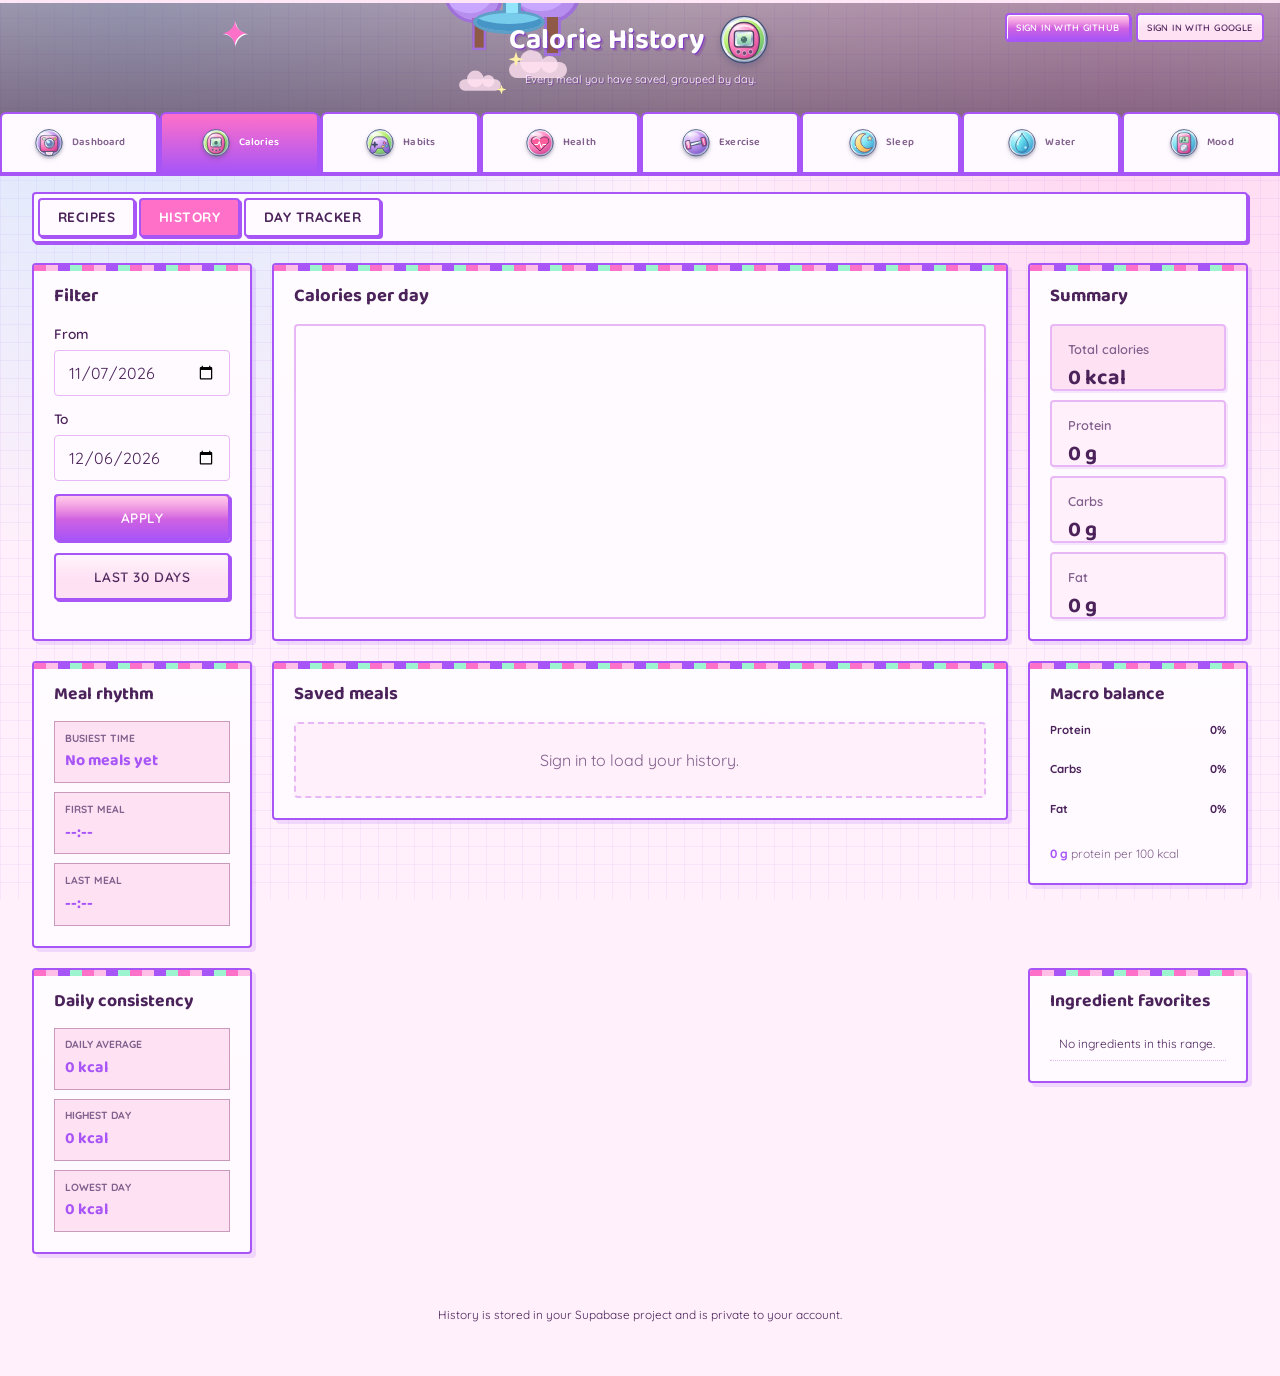
==== commit d91c195e: "Unify Y2K tracker visuals" ====
--- a/calories-history.html
+++ b/calories-history.html
@@ -12,8 +12,9 @@
 
     <main class="container">
       <nav class="segmented" aria-label="Calorie views">
-        <a href="calories.html" class="segment">Builder</a>
+        <a href="calories.html" class="segment">Recipes</a>
         <a href="calories-history.html" class="segment is-active">History</a>
+        <a href="day-tracker.html" class="segment">Day Tracker</a>
         <span class="park-diary-banner" aria-hidden="true">
           <span class="park-diary-cloud park-diary-cloud-left"></span>
           <span class="park-diary-cloud park-diary-cloud-right"></span>
--- a/style.css
+++ b/style.css
@@ -1,4 +1,6 @@
 /* ---------- Design tokens ---------- */
+@import url('https://fonts.googleapis.com/css2?family=Baloo+2:wght@500;600;700;800&family=Quicksand:wght@400;500;600;700&display=swap');
+
 :root {
   --bg: #f4f6fb;
   --surface: #ffffff;
@@ -13,6 +15,10 @@
   --radius: 14px;
   --shadow: 0 2px 10px rgba(28, 37, 54, 0.07);
 
+  --font-body:
+    'Quicksand', system-ui, -apple-system, 'Segoe UI', Roboto, Helvetica, Arial, sans-serif;
+  --font-display: 'Baloo 2', var(--font-body);
+
   --space-1: 0.35rem;
   --space-2: 0.6rem;
   --space-3: 0.9rem;
@@ -24,13 +30,39 @@
   --text-base: 1rem;
   --text-lg: 1.3rem;
 
-  --accent-calories: #2f6df6;
-  --accent-habits: #7c4dff;
-  --accent-health: #e04141;
-  --accent-exercise: #ef6c1a;
-  --accent-sleep: #3f51b5;
-  --accent-water: #0aa3c2;
-  --accent-mood: #17a673;
+  --accent-calories: #ff73bd;
+  --accent-habits: #a778ff;
+  --accent-health: #ff5fa2;
+  --accent-exercise: #ffb84d;
+  --accent-sleep: #7f8cff;
+  --accent-water: #55c8ff;
+  --accent-mood: #ff72d2;
+
+  /* Rounded y2k glossy look shared by every page (see .page-scene, .glossy-*) */
+  --radius-lg: 22px;
+  --radius-pill: 999px;
+  --glossy-shadow: 0 10px 24px rgba(28, 37, 54, 0.12), 0 2px 6px rgba(28, 37, 54, 0.08);
+  --glossy-shadow-sm: 0 4px 10px rgba(28, 37, 54, 0.1);
+  --glossy-highlight-card: linear-gradient(
+    180deg,
+    rgba(255, 255, 255, 0.4),
+    rgba(255, 255, 255, 0) 45%
+  );
+  --glossy-highlight-btn: linear-gradient(
+    180deg,
+    rgba(255, 255, 255, 0.65),
+    rgba(255, 255, 255, 0) 55%
+  );
+  --rainbow-border: linear-gradient(
+    90deg,
+    #ff5da2,
+    #ff9770,
+    #ffd60a,
+    #6bcb77,
+    #4ea8de,
+    #a855f7,
+    #ff5da2
+  );
 }
 
 @media (prefers-color-scheme: dark) {
@@ -54,20 +86,15 @@
   margin: 0;
   background: var(--bg);
   color: var(--text);
-  font-family:
-    system-ui,
-    -apple-system,
-    'Segoe UI',
-    Roboto,
-    Helvetica,
-    Arial,
-    sans-serif;
+  font-family: var(--font-body);
   line-height: 1.5;
 }
 
 h1,
 h2 {
   margin: 0;
+  font-family: var(--font-display);
+  font-weight: 700;
   line-height: 1.25;
 }
 
@@ -82,12 +109,229 @@
 
 /* ---------- Layout ---------- */
 .app-header {
-  padding: 2rem 1rem 1rem;
+  position: relative;
+  overflow: hidden;
+  min-height: 168px;
+  padding: 1.4rem max(4.5rem, calc(50% - 400px)) 3.6rem;
+  border-bottom: 4px solid var(--primary-dark);
   text-align: center;
+}
+
+.app-header .auth-bar {
+  position: absolute;
+  z-index: 3;
+  top: 0.75rem;
+  right: 1rem;
+  display: flex;
+  min-height: 0;
+  padding: 0;
+  border: 0;
+  background: transparent;
+  box-shadow: none;
+}
+
+/* auth-bar reuses .card markup for other pages, but it's just a button row here, no card chrome. */
+.app-header .auth-bar.card::before,
+.app-header .auth-bar.card::after {
+  content: none;
+}
+
+.app-header .auth-status {
+  display: none;
+}
+
+.app-header .auth-actions {
+  gap: 0.35rem;
+}
+
+.app-header .auth-actions .btn {
+  padding: 0.4rem 0.7rem;
+  font-size: 0.72rem;
 }
 
 .app-header h1 {
   font-size: 1.75rem;
+}
+
+/* Decorative header motif; pages drop this in <main> and shell.js moves it here. */
+.page-scene {
+  position: absolute;
+  inset: 0;
+  z-index: 0;
+  overflow: hidden;
+  pointer-events: none;
+}
+
+.app-header > :not(.page-scene):not(.auth-bar):not(.app-nav) {
+  position: relative;
+  z-index: 1;
+}
+
+/* Shared scene shapes: pages compose these with position utilities and theme colors below. */
+.scene-cloud {
+  position: absolute;
+  width: 56px;
+  height: 16px;
+  border-radius: 999px;
+  background: var(--scene-mid, rgba(255, 255, 255, 0.8));
+}
+
+.scene-cloud::before,
+.scene-cloud::after {
+  content: '';
+  position: absolute;
+  bottom: 5px;
+  border-radius: 50%;
+  background: inherit;
+}
+
+.scene-cloud::before {
+  left: 10px;
+  width: 22px;
+  height: 22px;
+}
+
+.scene-cloud::after {
+  right: 8px;
+  width: 16px;
+  height: 16px;
+}
+
+.scene-hill {
+  position: absolute;
+  bottom: -10px;
+  width: 120px;
+  height: 60px;
+  border-radius: 50% 50% 0 0;
+  background: var(--scene-fg, rgba(255, 255, 255, 0.55));
+}
+
+.scene-ground {
+  position: absolute;
+  right: 0;
+  bottom: 0;
+  left: 0;
+  height: 26px;
+  background:
+    radial-gradient(circle, var(--scene-accent, rgba(255, 255, 255, 0.7)) 0 2px, transparent 3px)
+      8px 6px / 26px 16px,
+    var(--scene-fg, rgba(255, 255, 255, 0.4));
+}
+
+.scene-wave {
+  position: absolute;
+  right: 0;
+  bottom: -8px;
+  left: 0;
+  height: 22px;
+  background: radial-gradient(circle at 10px 0, transparent 11px, var(--scene-fg, #fff) 12px)
+    repeat-x;
+  background-size: 34px 22px;
+}
+
+.scene-sun,
+.scene-moon {
+  position: absolute;
+  width: 38px;
+  height: 38px;
+  border-radius: 50%;
+  background: var(--scene-accent, #fff6d8);
+}
+
+.scene-sun {
+  box-shadow: 0 0 0 6px rgba(255, 255, 255, 0.25);
+}
+
+.scene-moon {
+  box-shadow: -9px -3px 0 -3px var(--scene-mid, transparent);
+}
+
+.scene-sparkle {
+  position: absolute;
+  width: 13px;
+  height: 13px;
+  background: var(--scene-accent, #fff);
+  clip-path: polygon(50% 0, 62% 38%, 100% 50%, 62% 62%, 50% 100%, 38% 62%, 0 50%, 38% 38%);
+}
+
+.scene-star {
+  position: absolute;
+  color: var(--scene-accent, #fff);
+  font-size: 0.85rem;
+  line-height: 1;
+}
+
+.scene-bubble {
+  position: absolute;
+  border-radius: 50%;
+  background: var(--scene-accent, rgba(255, 255, 255, 0.75));
+}
+
+.scene-bubble-sm {
+  width: 8px;
+  height: 8px;
+}
+
+.scene-bubble-lg {
+  width: 14px;
+  height: 14px;
+}
+
+/* Position utilities so each theme can arrange the shared shapes differently. */
+.scene-pos-tl {
+  top: 14%;
+  left: 8%;
+}
+
+.scene-pos-tr {
+  top: 14%;
+  right: 9%;
+}
+
+.scene-pos-ml {
+  top: 42%;
+  left: 5%;
+}
+
+.scene-pos-mr {
+  top: 40%;
+  right: 6%;
+}
+
+.scene-pos-bl {
+  bottom: 8px;
+  left: 6%;
+}
+
+.scene-pos-br {
+  bottom: 8px;
+  right: 7%;
+}
+
+.scene-pos-center {
+  top: 20%;
+  left: 50%;
+  transform: translateX(-50%);
+}
+
+.page-title {
+  display: inline-flex;
+  align-items: center;
+  justify-content: center;
+  gap: 0.75rem;
+}
+
+.page-icons {
+  display: inline-flex;
+  align-items: center;
+  gap: 0.35rem;
+}
+
+.page-icon {
+  width: 3.5rem;
+  height: 3.5rem;
+  object-fit: contain;
+  filter: drop-shadow(0 3px 3px rgba(28, 37, 54, 0.14));
 }
 
 .subtitle {
@@ -103,6 +347,19 @@
   gap: 1.25rem;
 }
 
+/* Same three-column layout as calorie-history at desktop widths; a lone card just spans all three. */
+@media (min-width: 820px) {
+  .container {
+    max-width: calc(100% - 2rem);
+    grid-template-columns: minmax(220px, 0.32fr) minmax(0, 1.36fr) minmax(220px, 0.32fr);
+    align-items: start;
+  }
+
+  .container > * {
+    grid-column: 1 / -1;
+  }
+}
+
 .app-footer {
   padding: 1.5rem 1rem 2.5rem;
   text-align: center;
@@ -111,12 +368,50 @@
 }
 
 /* ---------- Card ---------- */
+/* Same 2px border + hard offset shadow as calorie-history's cards, keyed to each page's own ink color. */
 .card {
+  position: relative;
+  isolation: isolate;
+  overflow: hidden;
   background: var(--surface);
-  border: 1px solid var(--border);
-  border-radius: var(--radius);
-  box-shadow: var(--shadow);
+  border: 2px solid var(--primary-dark);
+  border-radius: 4px;
+  box-shadow: 4px 4px 0 color-mix(in srgb, var(--primary-dark) 16%, transparent);
   padding: 1.25rem;
+}
+
+.card::before {
+  content: '';
+  position: absolute;
+  z-index: 0;
+  inset: 0;
+  border-radius: inherit;
+  background: var(--glossy-highlight-card);
+  pointer-events: none;
+}
+
+/* Fun striped top border, colored from each page's own theme tokens. */
+.card::after {
+  content: '';
+  position: absolute;
+  z-index: 0;
+  top: 0;
+  right: 0;
+  left: 0;
+  height: 6px;
+  background: repeating-linear-gradient(
+    90deg,
+    var(--primary) 0 12px,
+    color-mix(in srgb, var(--primary) 45%, white) 12px 24px,
+    var(--primary-dark) 24px 36px,
+    var(--stripe-accent, var(--accent-bg)) 36px 48px
+  );
+  pointer-events: none;
+}
+
+.card > * {
+  position: relative;
+  z-index: 1;
 }
 
 .card h2 {
@@ -181,7 +476,7 @@
   color: inherit;
   background: var(--surface);
   border: 1px solid var(--border);
-  border-radius: 10px;
+  border-radius: 4px;
   min-width: 0;
 }
 
@@ -195,7 +490,7 @@
 .form-error {
   margin: 0.9rem 0 0;
   padding: 0.6rem 0.8rem;
-  border-radius: 10px;
+  border-radius: 4px;
   background: #fdeaea;
   color: var(--danger-dark);
   font-size: 0.9rem;
@@ -209,56 +504,78 @@
 }
 
 /* ---------- Buttons ---------- */
+/* Same boxy, hard-shadow, uppercase look as calorie-history's buttons, using each page's own theme tokens. */
 .btn {
+  position: relative;
+  overflow: hidden;
   padding: 0.8rem 1.4rem;
-  font-size: 1rem;
+  font-size: 0.85rem;
   font-family: inherit;
   font-weight: 600;
-  border: 1px solid transparent;
-  border-radius: 10px;
+  text-transform: uppercase;
+  letter-spacing: 0.04em;
+  border: 2px solid var(--primary-dark);
+  border-radius: 4px;
+  box-shadow: 2px 2px 0 var(--primary-dark);
   cursor: pointer;
   transition:
-    background-color 0.15s ease,
-    color 0.15s ease;
+    background-color 0.12s ease,
+    color 0.12s ease,
+    transform 0.12s ease,
+    box-shadow 0.12s ease;
+}
+
+.btn::before {
+  content: '';
+  position: absolute;
+  inset: 0;
+  border-radius: inherit;
+  background: var(--glossy-highlight-btn);
+  pointer-events: none;
+}
+
+.btn:hover:not(:disabled) {
+  transform: translate(1px, 1px);
+  box-shadow: 1px 1px 0 var(--primary-dark);
 }
 
 .btn-primary {
-  background: var(--primary);
+  background: linear-gradient(180deg, var(--primary), var(--primary-dark));
   color: #fff;
 }
 
-.btn-primary:hover {
-  background: var(--primary-dark);
+.btn-primary:hover:not(:disabled) {
+  background: linear-gradient(180deg, var(--primary-dark), var(--primary-dark));
 }
 
 .btn-ghost {
-  background: transparent;
-  color: var(--muted);
-  border-color: var(--border);
-}
-
-.btn-ghost:hover {
+  background: var(--accent-bg);
+  color: var(--text);
+}
+
+.btn-ghost:hover:not(:disabled) {
   background: var(--bg);
 }
 
 .btn-danger {
-  background: var(--danger);
+  background: linear-gradient(180deg, var(--danger), var(--danger-dark));
   color: #fff;
 }
 
-.btn-danger:hover {
-  background: var(--danger-dark);
+.btn-danger:hover:not(:disabled) {
+  background: linear-gradient(180deg, var(--danger-dark), var(--danger-dark));
 }
 
 .btn-icon {
   padding: 0.45rem 0.75rem;
-  font-size: 0.85rem;
+  font-size: 0.68rem;
   background: transparent;
+  border-width: 1px;
+  box-shadow: none;
   color: var(--danger);
-  border-color: var(--border);
-}
-
-.btn-icon:hover {
+}
+
+.btn-icon:hover:not(:disabled) {
   background: #fdeaea;
 }
 
@@ -269,7 +586,9 @@
 
 table {
   width: 100%;
+  border: 2px solid var(--border);
   border-collapse: collapse;
+  background: var(--surface);
   font-size: 0.95rem;
 }
 
@@ -285,6 +604,7 @@
   font-size: 0.78rem;
   text-transform: uppercase;
   letter-spacing: 0.04em;
+  background: var(--accent-bg);
   color: var(--muted);
 }
 
@@ -314,7 +634,8 @@
   text-align: center;
   color: var(--muted);
   background: var(--bg);
-  border-radius: 10px;
+  border: 2px dashed var(--border);
+  border-radius: 4px;
 }
 
 /* ---------- Stats ---------- */
@@ -328,9 +649,14 @@
 }
 
 .stat {
+  position: relative;
+  overflow: hidden;
+  min-height: 88px;
   padding: 0.9rem 1rem;
   background: var(--bg);
-  border-radius: 10px;
+  border: 2px solid var(--border);
+  border-radius: 4px;
+  box-shadow: 2px 2px 0 color-mix(in srgb, var(--primary-dark) 12%, transparent);
   display: flex;
   flex-direction: column;
   gap: 0.15rem;
@@ -347,33 +673,79 @@
 }
 
 .stat-value {
+  font-family: var(--font-display);
   font-size: 1.3rem;
   font-weight: 700;
 }
 
 /* ---------- Navigation ---------- */
+/* Docked to the header's bottom edge, spanning full width, like the calorie-history tab bar. */
 .app-nav {
+  position: absolute;
+  right: 0;
+  bottom: 0;
+  left: 0;
+  z-index: 1;
+  display: grid;
+  grid-template-columns: repeat(8, minmax(0, 1fr));
+  gap: 2px;
+}
+
+.nav-link {
   display: flex;
+  align-items: center;
   justify-content: center;
-  flex-wrap: wrap;
-  gap: 0.5rem;
-  margin-top: 1rem;
-}
-
-.nav-link {
-  padding: 0.5rem 1.1rem;
-  border-radius: 999px;
+  gap: 0.45rem;
+  min-height: 60px;
+  padding: 0.4rem 0.4rem;
+  border-radius: 6px 6px 0 0;
   text-decoration: none;
-  font-weight: 600;
+  font-weight: 700;
   color: var(--muted);
   background: var(--surface);
-  border: 1px solid var(--border);
+  border: 2px solid var(--primary-dark);
+  border-bottom: none;
+  box-shadow: 2px 2px 0 var(--primary-dark);
+  transition:
+    transform 0.15s ease,
+    box-shadow 0.15s ease;
+}
+
+.nav-link:hover {
+  transform: translate(1px, 1px);
+  box-shadow: 1px 1px 0 var(--primary-dark);
 }
 
 .nav-link.is-active {
-  background: var(--primary);
-  border-color: var(--primary);
+  background: linear-gradient(180deg, var(--primary), var(--primary-dark));
+  border-color: var(--primary-dark);
   color: #fff;
+}
+
+.nav-icon {
+  display: grid;
+  width: 32px;
+  height: 32px;
+  flex-shrink: 0;
+  place-items: center;
+}
+
+.nav-icon img {
+  width: 100%;
+  height: 100%;
+  object-fit: contain;
+  filter: drop-shadow(0 2px 2px rgba(28, 37, 54, 0.18));
+}
+
+.nav-label {
+  font-family: var(--font-display);
+  font-size: 0.66rem;
+  font-weight: 600;
+  letter-spacing: 0.01em;
+  line-height: 1;
+  white-space: nowrap;
+  overflow: hidden;
+  text-overflow: ellipsis;
 }
 
 /* ---------- Auth bar ---------- */
@@ -410,7 +782,8 @@
 .status-msg {
   margin: 0.9rem 0 0;
   padding: 0.6rem 0.8rem;
-  border-radius: 10px;
+  border: 2px dashed var(--border);
+  border-radius: 4px;
   background: var(--accent-bg);
   color: var(--primary-dark);
   font-size: 0.9rem;
@@ -441,9 +814,13 @@
 }
 
 .day-total {
+  padding: 0.25rem 0.5rem;
+  border: 1px solid var(--border);
+  border-radius: 4px;
+  background: var(--accent-bg);
   font-size: 0.85rem;
   font-weight: 600;
-  color: var(--muted);
+  color: var(--text);
 }
 
 .row-actions {
@@ -462,6 +839,9 @@
 
 .chart-wrap {
   overflow-x: auto;
+  border: 2px solid var(--border);
+  border-radius: 4px;
+  background: var(--surface);
 }
 
 .chart,
@@ -485,14 +865,17 @@
 }
 
 .tile {
+  position: relative;
+  isolation: isolate;
+  overflow: hidden;
   display: flex;
   flex-direction: column;
   gap: var(--space-1);
   padding: var(--space-4);
-  border: 1px solid var(--border);
-  border-left: 4px solid var(--tile-accent, var(--primary));
-  border-radius: 12px;
-  background: var(--bg);
+  border: 2px solid var(--primary-dark);
+  border-radius: 4px;
+  background: var(--surface);
+  box-shadow: 4px 4px 0 color-mix(in srgb, var(--primary-dark) 16%, transparent);
   text-decoration: none;
   color: inherit;
   transition:
@@ -500,9 +883,32 @@
     box-shadow 0.15s ease;
 }
 
+/* Fun striped top border, same idea as .card::after but colored from the tile's own accent. */
+.tile::after {
+  content: '';
+  position: absolute;
+  z-index: 0;
+  top: 0;
+  right: 0;
+  left: 0;
+  height: 6px;
+  background: repeating-linear-gradient(
+    90deg,
+    var(--tile-accent, var(--primary)) 0 12px,
+    color-mix(in srgb, var(--tile-accent, var(--primary)) 45%, white) 12px 24px,
+    color-mix(in srgb, var(--tile-accent, var(--primary)) 70%, black) 24px 36px
+  );
+  pointer-events: none;
+}
+
+.tile > * {
+  position: relative;
+  z-index: 1;
+}
+
 .tile:hover {
-  transform: translateY(-2px);
-  box-shadow: var(--shadow);
+  transform: translate(1px, 1px);
+  box-shadow: 2px 2px 0 color-mix(in srgb, var(--primary-dark) 18%, transparent);
 }
 
 .tile-head {
@@ -520,6 +926,7 @@
 
 .tile-value {
   margin: 0;
+  font-family: var(--font-display);
   font-size: 1.6rem;
   font-weight: 700;
   line-height: 1.1;
@@ -567,10 +974,13 @@
 
 /* ---------- Badge ---------- */
 .badge {
-  padding: 0.15rem 0.55rem;
-  border-radius: 999px;
-  background: var(--accent-bg);
+  padding: 0.2rem 0.7rem;
+  border-radius: 4px;
+  background: linear-gradient(180deg, var(--accent-bg), var(--surface));
+  border: 2px solid var(--primary-dark);
+  box-shadow: 1px 1px 0 var(--primary-dark);
   color: var(--primary-dark);
+  font-family: var(--font-display);
   font-size: 0.7rem;
   font-weight: 700;
   text-transform: uppercase;
@@ -581,7 +991,8 @@
 /* ---------- Progress ---------- */
 .progress {
   height: 8px;
-  border-radius: 999px;
+  border: 1px solid var(--border);
+  border-radius: 4px;
   background: var(--border);
   overflow: hidden;
 }
@@ -593,28 +1004,46 @@
 }
 
 /* ---------- Segmented control ---------- */
+/* Same boxy/uppercase/hard-shadow language as .btn. */
 .segmented {
   display: inline-flex;
   padding: 0.25rem;
   gap: 0.25rem;
-  border: 1px solid var(--border);
-  border-radius: 999px;
+  border: 2px solid var(--primary-dark);
+  border-radius: 4px;
   background: var(--surface);
+  box-shadow: 2px 2px 0 var(--primary-dark);
   align-self: start;
 }
 
 .segment {
   padding: 0.45rem 1.1rem;
-  border-radius: 999px;
+  border: 2px solid var(--primary-dark);
+  border-radius: 4px;
+  background: var(--surface);
+  box-shadow: 2px 2px 0 var(--primary-dark);
   font-size: var(--text-sm);
-  font-weight: 600;
-  color: var(--muted);
+  font-weight: 700;
+  text-transform: uppercase;
+  letter-spacing: 0.04em;
+  color: var(--text);
   text-decoration: none;
+  transition:
+    transform 0.12s ease,
+    background-color 0.12s ease,
+    box-shadow 0.12s ease;
+}
+
+.segment:hover {
+  transform: translate(1px, 1px);
+  box-shadow: 1px 1px 0 var(--primary-dark);
 }
 
 .segment.is-active {
-  background: var(--accent-bg);
-  color: var(--primary-dark);
+  background: var(--primary);
+  border-color: var(--primary-dark);
+  box-shadow: 2px 2px 0 var(--primary-dark);
+  color: #fff;
 }
 
 code {
@@ -644,12 +1073,27 @@
     align-items: stretch;
   }
 
-  /* Eight nav links will not fit, so scroll them instead of wrapping. */
+  .app-header {
+    min-height: 190px;
+    padding: 1.1rem 0.9rem 0.75rem;
+  }
+
+  .app-header .auth-bar {
+    position: static;
+    justify-content: center;
+    margin-top: 0.4rem;
+  }
+
+  /* Eight nav links will not fit docked full-width, so drop them back into flow and scroll instead. */
   .app-nav {
+    position: static;
+    display: flex;
     flex-wrap: nowrap;
     justify-content: flex-start;
     overflow-x: auto;
     scrollbar-width: none;
+    gap: 0.35rem;
+    margin-top: 0.6rem;
     padding: 0 1rem 0.25rem;
     margin-left: -1rem;
     margin-right: -1rem;
@@ -661,6 +1105,8 @@
 
   .nav-link {
     flex: 0 0 auto;
+    border-radius: 4px;
+    border-bottom: 2px solid var(--primary-dark);
   }
 
   .tile-grid {
@@ -668,22 +1114,655 @@
   }
 }
 
-/* ---------- Calorie History: retro diary ---------- */
+/* ---------- Tracker page themes: rounded glossy y2k, one palette + motif each ---------- */
+
+.calories-builder-page {
+  --bg: #fff3fb;
+  --surface: #fffaff;
+  --text: #4c2350;
+  --muted: #8a5f82;
+  --border: #f4bee2;
+  --primary: #ff73bd;
+  --primary-dark: #c94f9a;
+  --accent-bg: #ffe1f4;
+  --stripe-accent: #fff18f;
+  --scene-mid: #ffd2ee;
+  --scene-fg: #ffaddb;
+  --scene-accent: #fff;
+  background-color: var(--bg);
+  background-image:
+    radial-gradient(circle at 10% 0%, rgba(139, 215, 255, 0.34), transparent 38%),
+    radial-gradient(circle at 88% 10%, rgba(255, 115, 189, 0.24), transparent 34%),
+    linear-gradient(rgba(201, 79, 154, 0.08) 1px, transparent 1px),
+    linear-gradient(90deg, rgba(201, 79, 154, 0.08) 1px, transparent 1px),
+    linear-gradient(
+      135deg,
+      rgba(255, 225, 244, 0.54),
+      rgba(224, 246, 255, 0.5) 52%,
+      rgba(255, 241, 143, 0.24)
+    );
+  background-size:
+    auto,
+    auto,
+    18px 18px,
+    18px 18px,
+    auto;
+}
+
+.calories-builder-page .page-scene {
+  background:
+    radial-gradient(circle at 16% 18%, rgba(139, 215, 255, 0.55), transparent 30%),
+    radial-gradient(circle at 84% 18%, rgba(255, 241, 143, 0.42), transparent 28%),
+    linear-gradient(180deg, #ffd2ee, transparent 72%);
+}
+
+.calories-builder-page .page-scene::before,
+.calories-builder-page .page-scene::after {
+  content: '✦';
+  position: absolute;
+  color: #fff;
+  text-shadow: 0 1px 2px rgba(201, 79, 154, 0.4);
+  font-size: 1.4rem;
+}
+
+.calories-builder-page .page-scene::before {
+  top: 12%;
+  left: 8%;
+}
+
+.calories-builder-page .page-scene::after {
+  content: '♡';
+  top: 20%;
+  right: 10%;
+  font-size: 1.1rem;
+}
+
+/* Three-column layout: ingredient+save stack | meal builder | totals. */
+.calories-builder-page .ingredient-stack {
+  display: flex;
+  flex-direction: column;
+  gap: 1.25rem;
+}
+
+@media (min-width: 820px) {
+  .calories-builder-page .ingredient-stack {
+    grid-column: 1;
+  }
+
+  .calories-builder-page .meal-panel {
+    grid-column: 2;
+  }
+
+  .calories-builder-page .totals-panel {
+    grid-column: 3;
+  }
+
+  .calories-builder-page .save-panel .save-form {
+    flex-direction: column;
+    align-items: stretch;
+  }
+
+  .calories-builder-page .save-panel .field-grow {
+    flex: none;
+  }
+
+  .calories-builder-page .save-panel .btn {
+    width: 100%;
+  }
+}
+
+.exercise-page {
+  --bg: #fff7df;
+  --surface: #fffdf4;
+  --text: #594124;
+  --muted: #8b7356;
+  --border: #f4d68b;
+  --primary: #ffb84d;
+  --primary-dark: #cc7a22;
+  --accent-bg: #fff0bd;
+  --stripe-accent: #ff78c8;
+  --scene-mid: #ffe29d;
+  --scene-fg: #ffc86f;
+  --scene-accent: #fff4a8;
+  background-color: var(--bg);
+  background-image:
+    radial-gradient(circle at 12% 0%, rgba(255, 120, 200, 0.28), transparent 36%),
+    radial-gradient(circle at 86% 8%, rgba(157, 245, 207, 0.24), transparent 34%),
+    linear-gradient(rgba(204, 122, 34, 0.08) 1px, transparent 1px),
+    linear-gradient(90deg, rgba(204, 122, 34, 0.08) 1px, transparent 1px),
+    linear-gradient(
+      135deg,
+      rgba(255, 246, 196, 0.55),
+      rgba(255, 184, 77, 0.22) 52%,
+      rgba(255, 120, 200, 0.2)
+    );
+  background-size:
+    auto,
+    auto,
+    18px 18px,
+    18px 18px,
+    auto;
+}
+
+.exercise-page .page-scene {
+  background:
+    radial-gradient(circle at 15% 20%, rgba(255, 120, 200, 0.4), transparent 30%),
+    radial-gradient(circle at 86% 12%, rgba(157, 245, 207, 0.32), transparent 30%),
+    linear-gradient(180deg, #ffe29d, transparent 72%);
+}
+
+/* dashed motion trail + star bursts */
+.exercise-page .page-scene::before {
+  content: '';
+  position: absolute;
+  top: 45%;
+  left: 6%;
+  width: 55%;
+  height: 3px;
+  background: repeating-linear-gradient(90deg, #fff 0 14px, transparent 14px 22px);
+  opacity: 0.8;
+  transform: rotate(-4deg);
+}
+
+.exercise-page .page-scene::after {
+  content: '✺';
+  position: absolute;
+  top: 18%;
+  right: 12%;
+  color: #fff;
+  font-size: 1.6rem;
+  text-shadow: 0 1px 2px rgba(204, 122, 34, 0.45);
+}
+
+.habits-page {
+  --bg: #f7efff;
+  --surface: #fbf9ff;
+  --text: #4b2a73;
+  --muted: #8268a3;
+  --border: #dcbfff;
+  --primary: #a778ff;
+  --primary-dark: #734bd1;
+  --accent-bg: #efe2ff;
+  --stripe-accent: #9df5cf;
+  --scene-mid: #dbc8ff;
+  --scene-fg: #bfa0ff;
+  --scene-accent: #fff;
+  background-color: var(--bg);
+  background-image:
+    radial-gradient(circle at 11% 0%, rgba(157, 245, 207, 0.32), transparent 38%),
+    radial-gradient(circle at 88% 8%, rgba(255, 114, 210, 0.22), transparent 34%),
+    linear-gradient(rgba(115, 75, 209, 0.07) 1px, transparent 1px),
+    linear-gradient(90deg, rgba(115, 75, 209, 0.07) 1px, transparent 1px),
+    linear-gradient(
+      135deg,
+      rgba(242, 231, 255, 0.72),
+      rgba(202, 167, 255, 0.28) 48%,
+      rgba(157, 245, 207, 0.2)
+    );
+  background-size:
+    auto,
+    auto,
+    18px 18px,
+    18px 18px,
+    auto;
+}
+
+.habits-page .page-scene {
+  background:
+    radial-gradient(circle at 13% 18%, rgba(157, 245, 207, 0.4), transparent 30%),
+    radial-gradient(circle at 84% 16%, rgba(255, 114, 210, 0.28), transparent 30%),
+    linear-gradient(180deg, #dbc8ff, transparent 72%);
+}
+
+/* pixel confetti squares + checkmark sticker */
+.habits-page .page-scene::before {
+  content: '';
+  position: absolute;
+  top: 20%;
+  left: 10%;
+  width: 10px;
+  height: 10px;
+  background: #fff;
+  box-shadow:
+    24px 8px 0 rgba(255, 255, 255, 0.85),
+    48px -4px 0 rgba(255, 255, 255, 0.7),
+    72px 14px 0 rgba(255, 255, 255, 0.6);
+}
+
+.habits-page .page-scene::after {
+  content: '✓';
+  position: absolute;
+  top: 22%;
+  right: 12%;
+  display: grid;
+  place-items: center;
+  width: 28px;
+  height: 28px;
+  border-radius: 50%;
+  background: #fff;
+  color: var(--primary-dark);
+  font-weight: 700;
+}
+
+.health-page {
+  --bg: #fff0f6;
+  --surface: #fffaff;
+  --text: #642845;
+  --muted: #9b6680;
+  --border: #ffbdd8;
+  --primary: #ff5fa2;
+  --primary-dark: #c93677;
+  --accent-bg: #ffe0ef;
+  --stripe-accent: #8bd7ff;
+  --scene-mid: #ffc2dd;
+  --scene-fg: #f58fc1;
+  --scene-accent: #fff;
+  background-color: var(--bg);
+  background-image:
+    radial-gradient(circle at 11% 0%, rgba(139, 215, 255, 0.32), transparent 38%),
+    radial-gradient(circle at 88% 8%, rgba(255, 241, 143, 0.22), transparent 34%),
+    linear-gradient(rgba(201, 54, 119, 0.08) 1px, transparent 1px),
+    linear-gradient(90deg, rgba(201, 54, 119, 0.08) 1px, transparent 1px),
+    linear-gradient(
+      135deg,
+      rgba(255, 224, 239, 0.72),
+      rgba(255, 95, 162, 0.18) 50%,
+      rgba(139, 215, 255, 0.22)
+    );
+  background-size:
+    auto,
+    auto,
+    18px 18px,
+    18px 18px,
+    auto;
+}
+
+.health-page .page-scene {
+  background:
+    radial-gradient(circle at 12% 20%, rgba(139, 215, 255, 0.4), transparent 30%),
+    radial-gradient(circle at 86% 14%, rgba(255, 241, 143, 0.28), transparent 30%),
+    linear-gradient(180deg, #ffc2dd, transparent 72%);
+}
+
+/* heartbeat pulse line + heart sticker */
+.health-page .page-scene::before {
+  content: '';
+  position: absolute;
+  top: 42%;
+  left: 8%;
+  width: 60%;
+  height: 3px;
+  background: linear-gradient(
+    90deg,
+    transparent 0 10%,
+    #fff 10% 12%,
+    transparent 12% 20%,
+    #fff 20% 24%,
+    transparent 24% 32%,
+    #fff 32% 33%,
+    transparent 33% 100%
+  );
+  opacity: 0.9;
+}
+
+.health-page .page-scene::after {
+  content: '♥';
+  position: absolute;
+  top: 16%;
+  right: 12%;
+  color: #fff;
+  font-size: 1.5rem;
+  text-shadow: 0 1px 2px rgba(201, 54, 119, 0.45);
+}
+
+.sleep-page {
+  --bg: #f3f0ff;
+  --surface: #fbf9ff;
+  --text: #33285f;
+  --muted: #706699;
+  --border: #cabfff;
+  --primary: #7f8cff;
+  --primary-dark: #565ecf;
+  --accent-bg: #e6e8ff;
+  --stripe-accent: #fff18f;
+  --scene-mid: #d5d8ff;
+  --scene-fg: #b8beff;
+  --scene-accent: #fff18f;
+  background-color: var(--bg);
+  background-image:
+    radial-gradient(circle at 12% 0%, rgba(255, 241, 143, 0.34), transparent 36%),
+    radial-gradient(circle at 88% 8%, rgba(255, 114, 210, 0.18), transparent 34%),
+    linear-gradient(rgba(86, 94, 207, 0.08) 1px, transparent 1px),
+    linear-gradient(90deg, rgba(86, 94, 207, 0.08) 1px, transparent 1px),
+    linear-gradient(
+      135deg,
+      rgba(230, 232, 255, 0.74),
+      rgba(127, 140, 255, 0.22) 52%,
+      rgba(255, 241, 143, 0.18)
+    );
+  background-size:
+    auto,
+    auto,
+    18px 18px,
+    18px 18px,
+    auto;
+}
+
+.sleep-page .page-scene {
+  background:
+    radial-gradient(circle at 16% 20%, rgba(255, 241, 143, 0.42), transparent 30%),
+    radial-gradient(circle at 84% 14%, rgba(255, 114, 210, 0.24), transparent 30%),
+    linear-gradient(180deg, #d5d8ff, transparent 74%);
+}
+
+/* crescent moon + twinkle stars */
+.sleep-page .page-scene::before {
+  content: '';
+  position: absolute;
+  top: 62%;
+  right: 16%;
+  width: 36px;
+  height: 36px;
+  border-radius: 50%;
+  background: #fff18f;
+  box-shadow:
+    -10px -4px 0 -4px #f3f0ff,
+    inset -6px -2px 0 0 #f3f0ff;
+}
+
+.sleep-page .page-scene::after {
+  content: '✦ ✧ ✦';
+  position: absolute;
+  top: 16%;
+  left: 10%;
+  color: #fff18f;
+  letter-spacing: 0.6em;
+  font-size: 0.85rem;
+  opacity: 0.85;
+}
+
+.water-page {
+  --bg: #eaf9ff;
+  --surface: #fbfeff;
+  --text: #254d68;
+  --muted: #5c879d;
+  --border: #a9def8;
+  --primary: #55c8ff;
+  --primary-dark: #2786bd;
+  --accent-bg: #dcf4ff;
+  --stripe-accent: #ff8bd7;
+  --scene-mid: #bdeeff;
+  --scene-fg: #83d8ff;
+  --scene-accent: #fff;
+  background-color: var(--bg);
+  background-image:
+    radial-gradient(circle at 12% 0%, rgba(255, 139, 215, 0.28), transparent 36%),
+    radial-gradient(circle at 88% 8%, rgba(157, 245, 207, 0.22), transparent 34%),
+    linear-gradient(rgba(39, 134, 189, 0.08) 1px, transparent 1px),
+    linear-gradient(90deg, rgba(39, 134, 189, 0.08) 1px, transparent 1px),
+    linear-gradient(
+      135deg,
+      rgba(220, 244, 255, 0.75),
+      rgba(85, 200, 255, 0.2) 50%,
+      rgba(255, 139, 215, 0.18)
+    );
+  background-size:
+    auto,
+    auto,
+    18px 18px,
+    18px 18px,
+    auto;
+}
+
+.water-page .page-scene {
+  background:
+    radial-gradient(circle at 16% 18%, rgba(255, 139, 215, 0.34), transparent 30%),
+    radial-gradient(circle at 84% 12%, rgba(157, 245, 207, 0.3), transparent 30%),
+    linear-gradient(180deg, #bdeeff, transparent 72%);
+}
+
+/* wave crest + rising bubbles */
+.water-page .page-scene::before {
+  content: '';
+  position: absolute;
+  bottom: -10px;
+  left: 0;
+  width: 100%;
+  height: 26px;
+  background: radial-gradient(circle at 10px 0, transparent 12px, #fff 13px) repeat-x;
+  background-size: 40px 26px;
+  opacity: 0.7;
+}
+
+.water-page .page-scene::after {
+  content: '';
+  position: absolute;
+  top: 20%;
+  right: 16%;
+  width: 14px;
+  height: 14px;
+  border-radius: 50%;
+  background: rgba(255, 255, 255, 0.8);
+  box-shadow:
+    18px 20px 0 -2px rgba(255, 255, 255, 0.7),
+    -14px 30px 0 -4px rgba(255, 255, 255, 0.6);
+}
+
+.mood-page {
+  --bg: #fff0fb;
+  --surface: #fffaff;
+  --text: #64285c;
+  --muted: #93648e;
+  --border: #ffc0eb;
+  --primary: #ff72d2;
+  --primary-dark: #ba4db0;
+  --accent-bg: #ffe0f5;
+  --stripe-accent: #9df5cf;
+  --scene-mid: #ffc5ed;
+  --scene-fg: #f7a4da;
+  --scene-accent: #fff;
+  background-color: var(--bg);
+  background-image:
+    radial-gradient(circle at 12% 0%, rgba(157, 245, 207, 0.3), transparent 36%),
+    radial-gradient(circle at 88% 8%, rgba(139, 215, 255, 0.22), transparent 34%),
+    linear-gradient(rgba(186, 77, 176, 0.08) 1px, transparent 1px),
+    linear-gradient(90deg, rgba(186, 77, 176, 0.08) 1px, transparent 1px),
+    linear-gradient(
+      135deg,
+      rgba(255, 224, 245, 0.74),
+      rgba(255, 114, 210, 0.2) 50%,
+      rgba(157, 245, 207, 0.2)
+    );
+  background-size:
+    auto,
+    auto,
+    18px 18px,
+    18px 18px,
+    auto;
+}
+
+.mood-page .page-scene {
+  background:
+    radial-gradient(circle at 14% 18%, rgba(157, 245, 207, 0.38), transparent 30%),
+    radial-gradient(circle at 86% 16%, rgba(139, 215, 255, 0.28), transparent 30%),
+    linear-gradient(180deg, #ffc5ed, transparent 72%);
+}
+
+/* disco glitter dots + heart confetti */
+.mood-page .page-scene::before {
+  content: '';
+  position: absolute;
+  top: 18%;
+  left: 12%;
+  width: 6px;
+  height: 6px;
+  border-radius: 50%;
+  background: #fff;
+  box-shadow:
+    20px 10px 0 rgba(255, 255, 255, 0.8),
+    38px -2px 0 rgba(255, 255, 255, 0.6),
+    56px 14px 0 rgba(255, 255, 255, 0.9),
+    74px 2px 0 rgba(255, 255, 255, 0.5);
+}
+
+.mood-page .page-scene::after {
+  content: '♡ ♡';
+  position: absolute;
+  top: 20%;
+  right: 12%;
+  color: #fff;
+  font-size: 1.1rem;
+  letter-spacing: 0.3em;
+  text-shadow: 0 1px 2px rgba(186, 77, 176, 0.4);
+}
+
+.dashboard-page {
+  --bg: #fdf1ff;
+  --surface: #fffbfe;
+  --text: #4f2559;
+  --muted: #8d6696;
+  --border: #e9c4f3;
+  --primary: #d978ff;
+  --primary-dark: #a855f7;
+  --accent-bg: #ffe3f3;
+  --stripe-accent: #ffd60a;
+  --scene-mid: #ffd6f0;
+  --scene-fg: #e2aef2;
+  --scene-accent: #fff;
+  background-color: var(--bg);
+  background-image:
+    radial-gradient(circle at 8% 0%, rgba(255, 93, 162, 0.28), transparent 34%),
+    radial-gradient(circle at 28% 8%, rgba(255, 214, 10, 0.22), transparent 32%),
+    radial-gradient(circle at 58% 0%, rgba(107, 203, 119, 0.22), transparent 34%),
+    radial-gradient(circle at 86% 8%, rgba(78, 168, 222, 0.24), transparent 34%),
+    radial-gradient(circle at 50% 62%, rgba(168, 85, 247, 0.16), transparent 46%),
+    linear-gradient(rgba(168, 85, 247, 0.08) 1px, transparent 1px),
+    linear-gradient(90deg, rgba(168, 85, 247, 0.08) 1px, transparent 1px),
+    linear-gradient(120deg, #ffe3f3 0%, #fff6d8 25%, #e3ffe8 50%, #e3f3ff 75%, #f3e3ff 100%);
+  background-size:
+    auto,
+    auto,
+    auto,
+    auto,
+    auto,
+    auto,
+    18px 18px,
+    18px 18px,
+    auto;
+}
+
+.dashboard-page .page-scene {
+  background:
+    radial-gradient(circle at 12% 18%, rgba(255, 93, 162, 0.42), transparent 30%),
+    radial-gradient(circle at 32% 14%, rgba(255, 214, 10, 0.34), transparent 28%),
+    radial-gradient(circle at 58% 18%, rgba(107, 203, 119, 0.3), transparent 30%),
+    radial-gradient(circle at 84% 14%, rgba(78, 168, 222, 0.34), transparent 30%),
+    linear-gradient(180deg, #ffcdf2, transparent 72%);
+}
+
+.dashboard-page .card {
+  background:
+    linear-gradient(var(--surface), var(--surface)) padding-box,
+    linear-gradient(135deg, #ff5da2, #ffd60a, #6bcb77, #4ea8de, #a855f7) border-box;
+}
+
+.dashboard-page .card::after,
+.dashboard-page .tile::after {
+  background: repeating-linear-gradient(
+    90deg,
+    #ff5da2 0 8px,
+    #ff9770 8px 16px,
+    #ffd60a 16px 24px,
+    #6bcb77 24px 32px,
+    #4ea8de 32px 40px,
+    #a855f7 40px 48px
+  );
+}
+
+.dashboard-page .nav-link {
+  background:
+    linear-gradient(var(--surface), var(--surface)) padding-box,
+    var(--rainbow-border) border-box;
+  border-color: transparent;
+}
+
+.dashboard-page .nav-link.is-active {
+  background:
+    linear-gradient(180deg, var(--primary), var(--primary-dark)) padding-box,
+    var(--rainbow-border) border-box;
+  border-color: transparent;
+}
+
+.dashboard-page .tile {
+  background:
+    linear-gradient(180deg, rgba(255, 255, 255, 0.92), rgba(255, 251, 254, 0.86)),
+    linear-gradient(
+      135deg,
+      rgba(255, 93, 162, 0.18),
+      rgba(255, 214, 10, 0.16),
+      rgba(107, 203, 119, 0.14),
+      rgba(78, 168, 222, 0.16),
+      rgba(168, 85, 247, 0.16)
+    );
+}
+
+/* welcome sparkle + soft clouds */
+.dashboard-page .page-scene::before,
+.dashboard-page .page-scene::after {
+  content: '✦';
+  position: absolute;
+  color: #fff;
+  text-shadow: 0 1px 2px rgba(168, 85, 247, 0.4);
+  font-size: 1.3rem;
+}
+
+.dashboard-page .page-scene::before {
+  top: 14%;
+  left: 10%;
+}
+
+.dashboard-page .page-scene::after {
+  content: '✧';
+  top: 18%;
+  right: 11%;
+  font-size: 1.6rem;
+}
+
+/* Three-column layout: intro | today | tile stack, matching the shared container grid. */
+.dashboard-page .tile-grid {
+  grid-template-columns: 1fr;
+}
+
+@media (min-width: 820px) {
+  .dashboard-page .container > .intro-panel {
+    grid-column: 1;
+  }
+
+  .dashboard-page .container > .today-panel {
+    grid-column: 2;
+  }
+
+  .dashboard-page .container > .tile-stack-panel {
+    grid-column: 3;
+  }
+}
+
+/* ---------- Calorie History: Y2K diary ---------- */
 .calorie-history-page {
-  --history-ink: #4c2350;
-  --history-muted: #7d557d;
-  --history-pink: #ee5fa4;
-  --history-pink-deep: #bd3678;
-  --history-pink-soft: #ffe1ef;
-  --history-blue: #72bde6;
-  --history-blue-soft: #dff4ff;
-  --history-lilac: #c7adf1;
-  --history-lilac-soft: #f0e9ff;
-  --history-cream: #fff9ed;
-  --history-line: #dcaed0;
-  --history-shadow: 4px 4px 0 rgba(113, 59, 113, 0.16);
-  --chart-font: Verdana, Geneva, sans-serif;
-  --bg: #f9eaf3;
+  --history-ink: #4b235a;
+  --history-muted: #82608d;
+  --history-pink: #ff70c8;
+  --history-pink-deep: #a855f7;
+  --history-pink-soft: #ffe1f4;
+  --history-blue: #8bd7ff;
+  --history-blue-soft: #e0f6ff;
+  --history-lilac: #caa7ff;
+  --history-lilac-soft: #f2e7ff;
+  --history-cream: #fffaff;
+  --history-line: #e7b8f5;
+  --history-shadow: 4px 4px 0 rgba(168, 85, 247, 0.16);
+  --chart-font: var(--font-body);
+  --bg: #fff0fb;
   --surface: var(--history-cream);
   --text: var(--history-ink);
   --muted: var(--history-muted);
@@ -691,24 +1770,23 @@
   --primary: var(--history-pink);
   --primary-dark: var(--history-pink-deep);
   --accent-bg: var(--history-pink-soft);
+  --stripe-accent: #9df5cf;
   --shadow: var(--history-shadow);
   --radius: 4px;
   min-height: 100vh;
   background-attachment: fixed;
-  background-color: #5d2f66;
+  background-color: var(--bg);
   background-image:
-    radial-gradient(ellipse at 8% 30%, rgba(245, 145, 195, 0.42), transparent 34%),
-    radial-gradient(ellipse at 90% 12%, rgba(135, 103, 202, 0.48), transparent 35%),
-    linear-gradient(rgba(255, 255, 255, 0.18) 1px, transparent 1px),
-    linear-gradient(90deg, rgba(255, 255, 255, 0.18) 1px, transparent 1px),
-    linear-gradient(155deg, #592c62 0%, #8d477f 42%, #c15f8c 68%, #4d7b78 100%);
+    radial-gradient(circle at 10% 0%, rgba(139, 215, 255, 0.38), transparent 38%),
+    radial-gradient(circle at 88% 10%, rgba(255, 112, 200, 0.22), transparent 34%),
+    linear-gradient(rgba(168, 85, 247, 0.08) 1px, transparent 1px),
+    linear-gradient(90deg, rgba(168, 85, 247, 0.08) 1px, transparent 1px);
   background-size:
     auto,
     auto,
     18px 18px,
-    18px 18px,
-    auto;
-  font-family: Verdana, Geneva, sans-serif;
+    18px 18px;
+  font-family: var(--font-body);
 }
 
 .calorie-history-page .app-header {
@@ -716,20 +1794,20 @@
   overflow: hidden;
   min-height: 122px;
   padding: 0.55rem max(6rem, calc(50% - 440px)) 0.55rem max(10.5rem, calc(50% - 440px));
-  border-top: 3px solid #ffd3e5;
-  border-bottom: 4px solid #8f2e68;
+  border-top: 3px solid #ffe7f8;
+  border-bottom: 4px solid var(--history-pink-deep);
   background:
-    linear-gradient(180deg, rgba(255, 182, 211, 0.35), transparent 55%),
-    repeating-linear-gradient(90deg, rgba(255, 255, 255, 0.16) 0 1px, transparent 1px 7px),
-    linear-gradient(180deg, #f477af, #d94a8c);
-  box-shadow: inset 0 -3px 0 rgba(129, 33, 86, 0.34);
+    linear-gradient(180deg, rgba(255, 231, 248, 0.58), transparent 55%),
+    repeating-linear-gradient(90deg, rgba(255, 255, 255, 0.24) 0 1px, transparent 1px 7px),
+    linear-gradient(180deg, #ff9fde, var(--history-pink-deep));
+  box-shadow: inset 0 -3px 0 rgba(168, 85, 247, 0.28);
 }
 
 .calorie-history-page .app-header .auth-bar {
   position: absolute;
   z-index: 3;
   top: 0.6rem;
-  right: max(0.8rem, calc(50% - 620px));
+  right: 1rem;
   display: flex;
   min-height: 0;
   padding: 0;
@@ -748,10 +1826,10 @@
 
 .calorie-history-page .app-header .auth-actions .btn {
   padding: 0.45rem 0.6rem;
-  border-color: #8d2d61;
+  border-color: var(--history-pink-deep);
   box-shadow:
-    1px 2px 0 #8d2d61,
-    inset 1px 1px 0 #fff5fa;
+    1px 2px 0 var(--history-pink-deep),
+    inset 1px 1px 0 #fff7fc;
   font-size: 0.58rem;
 }
 
@@ -759,7 +1837,7 @@
 .calorie-history-page .app-header::after {
   position: absolute;
   color: var(--history-pink);
-  font-family: Georgia, serif;
+  font-family: var(--font-display);
   font-size: 2.2rem;
   line-height: 1;
   text-shadow: 1px 1px 0 #fff;
@@ -782,173 +1860,21 @@
   z-index: 1;
   margin: 0;
   color: #fff;
-  font-family: Georgia, 'Times New Roman', serif;
+  font-family: var(--font-display);
   font-size: clamp(1.3rem, 2.5vw, 1.8rem);
-  font-style: italic;
   letter-spacing: 0;
   text-shadow:
-    1px 1px 0 #8b285d,
-    3px 3px 0 rgba(122, 31, 78, 0.36);
+    1px 1px 0 #7e38c6,
+    3px 3px 0 rgba(117, 45, 166, 0.28);
 }
 
 .calorie-history-page .subtitle {
   position: relative;
   z-index: 1;
   margin: 0.2rem 0 0;
-  color: #fff0f8;
+  color: #fff8ff;
   font-size: 0.68rem;
-  text-shadow: 1px 1px 0 #a12d68;
-}
-
-.calorie-history-page .app-nav {
-  position: relative;
-  z-index: 1;
-  display: grid;
-  grid-template-columns: repeat(8, minmax(47px, 1fr));
-  gap: 0.25rem;
-  margin-top: 0.45rem;
-}
-
-.calorie-history-page .nav-link,
-.calorie-history-page .segment {
-  border: 2px solid var(--history-ink);
-  border-radius: 3px;
-  background: #fff;
-  box-shadow: 2px 2px 0 var(--history-ink);
-  color: var(--history-ink);
-  font-size: 0.76rem;
-  text-transform: uppercase;
-  letter-spacing: 0.04em;
-  transition:
-    transform 0.12s ease,
-    box-shadow 0.12s ease,
-    background-color 0.12s ease;
-}
-
-.calorie-history-page .app-nav .nav-link {
-  display: grid;
-  min-height: 57px;
-  padding: 0.2rem 0.1rem 0.25rem;
-  place-items: center;
-  border: 2px solid #8d2d61;
-  border-radius: 4px;
-  background: linear-gradient(#ffd2e4, #f89ac0);
-  box-shadow:
-    1px 2px 0 #8d2d61,
-    inset 1px 1px 0 #fff5fa;
-  color: #702651;
-  text-align: center;
-}
-
-.calorie-history-page .app-nav .nav-link:hover {
-  background: linear-gradient(#fff0f7, #ffc1dc);
-}
-
-.calorie-history-page .app-nav .nav-link.is-active {
-  border-color: #fff0f7;
-  background: linear-gradient(#a84985, #7d2e67);
-  box-shadow:
-    1px 2px 0 #69204f,
-    inset 1px 1px 0 #d98bbe;
-  color: #fff;
-}
-
-.calorie-history-page .nav-icon {
-  display: grid;
-  width: 25px;
-  height: 25px;
-  place-items: center;
-  border: 1px solid rgba(119, 35, 79, 0.35);
-  border-radius: 7px;
-  background: rgba(255, 255, 255, 0.35);
-  color: #7b2658;
-  font-family: Georgia, 'Times New Roman', serif;
-  font-size: 1.18rem;
-  line-height: 1;
-}
-
-.calorie-history-page .nav-link.is-active .nav-icon {
-  border-color: rgba(255, 231, 244, 0.45);
-  background: rgba(255, 205, 229, 0.17);
-  color: #ffe5f3;
-}
-
-.calorie-history-page .nav-icon::before {
-  content: '✦';
-}
-
-.calorie-history-page .nav-link[data-tracker='dashboard'] .nav-icon::before {
-  content: '⌂';
-}
-.calorie-history-page .nav-link[data-tracker='calories'] .nav-icon::before {
-  content: '♡';
-}
-.calorie-history-page .nav-link[data-tracker='habits'] .nav-icon::before {
-  content: '✓';
-}
-.calorie-history-page .nav-link[data-tracker='health'] .nav-icon::before {
-  content: '+';
-}
-.calorie-history-page .nav-link[data-tracker='exercise'] .nav-icon::before {
-  content: '☼';
-}
-.calorie-history-page .nav-link[data-tracker='sleep'] .nav-icon::before {
-  content: '☾';
-}
-.calorie-history-page .nav-link[data-tracker='water'] .nav-icon::before {
-  content: '≈';
-}
-.calorie-history-page .nav-link[data-tracker='mood'] .nav-icon::before {
-  content: '☻';
-}
-
-.calorie-history-page .nav-label {
-  display: block;
-  font-size: 0.52rem;
-  font-weight: 700;
-  letter-spacing: 0.02em;
-  line-height: 1;
-}
-
-.calorie-history-page .nav-link:hover,
-.calorie-history-page .segment:hover {
-  background: var(--history-blue-soft);
-  transform: translate(1px, 1px);
-  box-shadow: 1px 1px 0 var(--history-ink);
-}
-
-.calorie-history-page .nav-link.is-active,
-.calorie-history-page .segment.is-active {
-  border-color: var(--history-pink-deep);
-  background: var(--history-pink);
-  box-shadow: 2px 2px 0 var(--history-pink-deep);
-  color: #fff;
-}
-
-.calorie-history-page .container {
-  max-width: 940px;
-  gap: 1.5rem;
-  padding: 1.75rem 1rem;
-}
-
-.calorie-history-page .segmented {
-  position: relative;
-  display: flex;
-  min-height: 145px;
-  justify-content: center;
-  align-items: flex-end;
-  gap: 0.55rem;
-  overflow: hidden;
-  padding: 1rem;
-  border: 2px solid var(--history-ink);
-  border-radius: 5px;
-  background: #d885bd;
-  box-shadow: var(--history-shadow);
-}
-
-.calorie-history-page .segmented .segment {
-  position: relative;
-  z-index: 5;
+  text-shadow: 1px 1px 0 rgba(117, 45, 166, 0.75);
 }
 
 .calorie-history-page .park-diary-banner {
@@ -958,9 +1884,9 @@
   border: 0;
   border-radius: 0;
   background:
-    radial-gradient(circle at 20% 28%, rgba(255, 230, 244, 0.85) 0 2px, transparent 3px),
-    radial-gradient(circle at 78% 18%, rgba(255, 239, 167, 0.9) 0 2px, transparent 3px),
-    linear-gradient(180deg, #a869a7 0%, #d885bd 49%, #f3bed6 50%, #f3bed6 100%);
+    radial-gradient(circle at 20% 28%, rgba(255, 229, 248, 0.9) 0 2px, transparent 3px),
+    radial-gradient(circle at 78% 18%, rgba(255, 244, 153, 0.9) 0 2px, transparent 3px),
+    linear-gradient(180deg, #c9eaff 0%, #f2d6ff 49%, #ffe1f4 50%, #ffe1f4 100%);
   box-shadow: none;
   pointer-events: none;
 }
@@ -972,16 +1898,15 @@
   top: 11px;
   left: 50%;
   padding: 0.35rem 0.9rem;
-  border: 2px solid #792e61;
+  border: 2px solid var(--history-pink-deep);
   border-radius: 999px;
-  background: linear-gradient(#ffaccf, #e65d9e);
-  box-shadow: 2px 2px 0 #792e61;
+  background: linear-gradient(#ffb7e8, var(--history-pink));
+  box-shadow: 2px 2px 0 var(--history-pink-deep);
   color: #fff;
-  font-family: Georgia, 'Times New Roman', serif;
+  font-family: var(--font-display);
   font-size: 0.92rem;
-  font-style: italic;
   font-weight: 700;
-  text-shadow: 1px 1px 0 #8b2c61;
+  text-shadow: 1px 1px 0 #7e38c6;
   transform: translateX(-50%);
 }
 
@@ -994,7 +1919,7 @@
   color: #fff0a8;
   font-size: 0.9rem;
   letter-spacing: 0.12em;
-  text-shadow: 1px 1px 0 #a63b78;
+  text-shadow: 1px 1px 0 var(--history-pink-deep);
 }
 
 .calorie-history-page .park-diary-cloud {
@@ -1047,12 +1972,12 @@
   height: 34px;
   opacity: 0.75;
   background:
-    linear-gradient(#67365f, #67365f) 4% 15px / 24px 19px,
-    linear-gradient(#67365f, #67365f) 10% 7px / 14px 27px,
-    linear-gradient(#67365f, #67365f) 17% 20px / 31px 14px,
-    linear-gradient(#67365f, #67365f) 73% 18px / 26px 16px,
-    linear-gradient(#67365f, #67365f) 80% 5px / 20px 29px,
-    linear-gradient(#67365f, #67365f) 88% 12px / 34px 22px;
+    linear-gradient(#9b7edc, #9b7edc) 4% 15px / 24px 19px,
+    linear-gradient(#9b7edc, #9b7edc) 10% 7px / 14px 27px,
+    linear-gradient(#9b7edc, #9b7edc) 17% 20px / 31px 14px,
+    linear-gradient(#9b7edc, #9b7edc) 73% 18px / 26px 16px,
+    linear-gradient(#9b7edc, #9b7edc) 80% 5px / 20px 29px,
+    linear-gradient(#9b7edc, #9b7edc) 88% 12px / 34px 22px;
   background-repeat: no-repeat;
 }
 
@@ -1062,13 +1987,13 @@
   bottom: 29px;
   width: 72px;
   height: 72px;
-  border: 4px solid #6f3652;
+  border: 4px solid #9f70d9;
   border-radius: 48% 52% 45% 55%;
   background:
     radial-gradient(circle at 30% 28%, #ffd2e6 0 4px, transparent 5px),
-    radial-gradient(circle at 66% 22%, #ffb5d4 0 4px, transparent 5px),
-    radial-gradient(circle at 48% 58%, #f47bad 0 4px, transparent 5px), #c64e83;
-  box-shadow: inset -7px -8px 0 rgba(134, 39, 94, 0.28);
+    radial-gradient(circle at 66% 22%, #fff18f 0 4px, transparent 5px),
+    radial-gradient(circle at 48% 58%, #ff70c8 0 4px, transparent 5px), #caa7ff;
+  box-shadow: inset -7px -8px 0 rgba(126, 72, 191, 0.26);
 }
 
 .calorie-history-page .park-diary-tree::after {
@@ -1078,7 +2003,7 @@
   left: 31px;
   width: 11px;
   height: 36px;
-  border: 3px solid #6f3652;
+  border: 3px solid #9f70d9;
   border-top: 0;
   background: #8e5947;
 }
@@ -1100,11 +2025,11 @@
   bottom: 0;
   left: 0;
   height: 47px;
-  border-top: 3px solid #744463;
+  border-top: 3px solid #8bc9b0;
   background:
     radial-gradient(circle, #f5ca58 0 2px, transparent 3px) 10px 8px / 28px 18px,
     radial-gradient(circle, #f9a4bf 0 2px, transparent 3px) 2px 3px / 27px 20px,
-    linear-gradient(#4c866c, #2d6d59);
+    linear-gradient(#9df5cf, #77cfb0);
 }
 
 .calorie-history-page .park-diary-fountain {
@@ -1114,7 +2039,7 @@
   left: 50%;
   width: 72px;
   height: 24px;
-  border: 3px solid #59415e;
+  border: 3px solid #5e9ec7;
   border-radius: 50%;
   background: #78cceb;
   box-shadow: inset 0 -7px 0 #4794c7;
@@ -1128,7 +2053,7 @@
   left: 27px;
   width: 12px;
   height: 39px;
-  border: 3px solid #59415e;
+  border: 3px solid #5e9ec7;
   border-bottom: 0;
   border-radius: 55% 55% 0 0;
   background: #92e5fb;
@@ -1141,7 +2066,7 @@
   height: 15px;
   background: #fff1a6;
   clip-path: polygon(50% 0, 62% 38%, 100% 50%, 62% 62%, 50% 100%, 38% 62%, 0 50%, 38% 38%);
-  filter: drop-shadow(1px 1px 0 #a23f78);
+  filter: drop-shadow(1px 1px 0 var(--history-pink-deep));
 }
 
 .calorie-history-page .park-diary-sparkle-one {
@@ -1155,71 +2080,13 @@
   transform: scale(0.65);
 }
 
-.calorie-history-page .auth-bar,
-.calorie-history-page .card {
-  border: 2px solid var(--history-ink);
-  border-radius: 4px;
-  box-shadow: var(--history-shadow);
-}
-
 .calorie-history-page .auth-bar {
   padding: 0.7rem 0.85rem;
   background: var(--history-blue-soft);
 }
 
-.calorie-history-page .card {
-  position: relative;
-  overflow: hidden;
-  padding: 1.4rem;
-  background: var(--history-cream);
-}
-
-.calorie-history-page .card::before {
-  content: '';
-  position: absolute;
-  top: 0;
-  right: 0;
-  left: 0;
-  height: 8px;
-  background: repeating-linear-gradient(
-    90deg,
-    var(--history-pink) 0 12px,
-    var(--history-lilac) 12px 24px,
-    var(--history-blue) 24px 36px
-  );
-}
-
-.calorie-history-page .card h2 {
-  position: relative;
-  margin-bottom: 1.15rem;
-  color: var(--history-pink-deep);
-  font-family: Georgia, 'Times New Roman', serif;
-  font-size: 1.45rem;
-  font-style: italic;
-}
-
-.calorie-history-page .segmented {
-  padding: 0.35rem;
-  border: 2px solid var(--history-ink);
-  border-radius: 4px;
-  background: var(--history-lilac-soft);
-  box-shadow: 3px 3px 0 rgba(77, 35, 80, 0.18);
-}
-
-.calorie-history-page label,
-.calorie-history-page .stat-label {
+.calorie-history-page label {
   color: var(--history-ink);
-  font-size: 0.72rem;
-  text-transform: uppercase;
-  letter-spacing: 0.06em;
-}
-
-.calorie-history-page input[type='date'] {
-  border: 2px inset #f4c4db;
-  border-radius: 2px;
-  background: #fff;
-  color: var(--history-ink);
-  font-size: 0.9rem;
 }
 
 .calorie-history-page input:focus-visible,
@@ -1229,144 +2096,9 @@
   outline-offset: 3px;
 }
 
-.calorie-history-page .btn {
-  border: 2px solid var(--history-ink);
-  border-radius: 3px;
-  box-shadow: 2px 2px 0 var(--history-ink);
-  font-size: 0.78rem;
-  text-transform: uppercase;
-  letter-spacing: 0.04em;
-  transition:
-    transform 0.12s ease,
-    box-shadow 0.12s ease,
-    background-color 0.12s ease;
-}
-
-.calorie-history-page .btn:hover:not(:disabled) {
-  transform: translate(1px, 1px);
-  box-shadow: 1px 1px 0 var(--history-ink);
-}
-
-.calorie-history-page .btn-primary {
-  background: linear-gradient(#fa9dcc, var(--history-pink));
-  color: #fff;
-}
-
-.calorie-history-page .btn-primary:hover:not(:disabled) {
-  background: linear-gradient(#ffb4da, var(--history-pink-deep));
-}
-
-.calorie-history-page .btn-ghost {
-  background: var(--history-blue-soft);
-  color: var(--history-ink);
-}
-
-.calorie-history-page .btn-icon {
-  border-width: 1px;
-  box-shadow: none;
-  color: var(--history-pink-deep);
-  font-size: 0.68rem;
-}
-
-.calorie-history-page .btn-icon-neutral {
-  color: #346789;
-}
-
-.calorie-history-page .stats {
-  gap: 0.8rem;
-}
-
-.calorie-history-page .stat {
-  position: relative;
-  min-height: 88px;
-  overflow: hidden;
-  padding-right: 3.5rem;
-  border: 2px solid #d7b9e4;
-  border-radius: 3px;
-  background: var(--history-lilac-soft);
-  box-shadow: 2px 2px 0 rgba(117, 77, 125, 0.14);
-}
-
-.calorie-history-page .stat:nth-child(2n) {
-  border-color: #9fcde6;
-  background: var(--history-blue-soft);
-}
-
-.calorie-history-page .stat-accent {
-  border-color: var(--history-pink-deep) !important;
-  background: var(--history-pink-soft) !important;
-}
-
-.calorie-history-page .stat-value {
-  color: var(--history-pink-deep);
-  font-family: Georgia, 'Times New Roman', serif;
-  font-size: 1.6rem;
-}
-
-.calorie-history-page .stat::after {
-  position: absolute;
-  right: 0.65rem;
-  bottom: 0.55rem;
-  display: grid;
-  width: 32px;
-  height: 32px;
-  place-items: center;
-  border: 2px solid rgba(76, 35, 80, 0.72);
-  border-radius: 50%;
-  background: #fff4a9;
-  box-shadow: 1px 1px 0 rgba(76, 35, 80, 0.55);
-  color: #7c416a;
-  font-family: Georgia, 'Times New Roman', serif;
-  font-size: 1.1rem;
-  line-height: 1;
-}
-
-.calorie-history-page .stat-meals::after {
-  content: '♡';
-}
-
-.calorie-history-page .stat-calories::after {
-  content: '✦';
-  color: #c44880;
-}
-
-.calorie-history-page .stat-average::after {
-  content: '☼';
-  color: #bd832d;
-}
-
-.calorie-history-page .stat-protein::after {
-  content: '✿';
-  color: #b44674;
-}
-
-.calorie-history-page .stat-carbs::after {
-  content: '●';
-  color: #6eab70;
-}
-
-.calorie-history-page .stat-fat::after {
-  content: '✧';
-  color: #557eb3;
-}
-
-.calorie-history-page .chart-wrap {
-  border: 2px inset #f0bfd8;
-  border-radius: 3px;
-  background: #fffdfd;
-}
-
 .calorie-history-page .chart,
 .calorie-history-page #chart {
   display: block;
-}
-
-.calorie-history-page .empty-state,
-.calorie-history-page .status-msg {
-  border: 2px dashed var(--history-line);
-  border-radius: 3px;
-  background: var(--history-pink-soft);
-  color: var(--history-ink);
 }
 
 .calorie-history-page .day-block + .day-block {
@@ -1377,33 +2109,8 @@
 
 .calorie-history-page .day-head h3 {
   color: var(--history-pink-deep);
-  font-family: Georgia, 'Times New Roman', serif;
+  font-family: var(--font-display);
   font-size: 1.2rem;
-  font-style: italic;
-}
-
-.calorie-history-page .day-total {
-  padding: 0.25rem 0.5rem;
-  border: 1px solid #b9d5e4;
-  border-radius: 999px;
-  background: var(--history-blue-soft);
-  color: var(--history-ink);
-}
-
-.calorie-history-page table {
-  border: 2px solid #ddbdd3;
-  background: #fff;
-}
-
-.calorie-history-page th {
-  border-bottom: 2px solid #d898bd;
-  background: var(--history-pink-soft);
-  color: var(--history-pink-deep);
-  font-size: 0.68rem;
-}
-
-.calorie-history-page td {
-  border-bottom-color: #efd7e4;
 }
 
 .calorie-history-page tbody tr:nth-child(even) {
@@ -1417,54 +2124,6 @@
 .calorie-history-page .app-footer {
   color: var(--history-ink);
   font-size: 0.74rem;
-}
-
-@media (prefers-color-scheme: dark) {
-  .calorie-history-page {
-    --history-ink: #ffe4f3;
-    --history-muted: #d3b6cf;
-    --history-pink: #dd5b9a;
-    --history-pink-deep: #ff9dca;
-    --history-pink-soft: #4c2543;
-    --history-blue: #73c8ed;
-    --history-blue-soft: #213d52;
-    --history-lilac: #b89ae8;
-    --history-lilac-soft: #352b52;
-    --history-cream: #241d2a;
-    --history-line: #925b84;
-    --history-shadow: 4px 4px 0 rgba(0, 0, 0, 0.34);
-    --bg: #1a1620;
-    --surface: var(--history-cream);
-    --text: var(--history-ink);
-    --muted: var(--history-muted);
-    --border: var(--history-line);
-    --accent-bg: var(--history-pink-soft);
-  }
-
-  .calorie-history-page .app-header {
-    background:
-      linear-gradient(180deg, rgba(63, 35, 58, 0.96), rgba(55, 28, 52, 0.94)),
-      repeating-linear-gradient(135deg, transparent 0 12px, rgba(255, 255, 255, 0.05) 12px 14px);
-  }
-
-  .calorie-history-page .nav-link,
-  .calorie-history-page .segment,
-  .calorie-history-page input[type='date'],
-  .calorie-history-page table,
-  .calorie-history-page .chart-wrap {
-    background: #2d2434;
-    color: var(--history-ink);
-  }
-
-  .calorie-history-page .nav-link:hover,
-  .calorie-history-page .segment:hover,
-  .calorie-history-page tbody tr:hover {
-    background: var(--history-blue-soft);
-  }
-
-  .calorie-history-page tbody tr:nth-child(even) {
-    background: #29212f;
-  }
 }
 
 @media (max-width: 520px) {
@@ -1488,50 +2147,16 @@
     max-width: calc(100% - 72px);
   }
 
-  .calorie-history-page .app-nav {
-    display: flex;
-    grid-template-columns: none;
-    width: calc(100% + 1.5rem);
-    margin-top: 0.55rem;
-    margin-right: -0.75rem;
-    margin-left: -0.75rem;
-    padding: 0.1rem 0.75rem 0.35rem;
-  }
-
-  .calorie-history-page .app-nav .nav-link {
-    flex: 0 0 51px;
-    min-height: 55px;
-  }
-
   .calorie-history-page .app-header::before,
   .calorie-history-page .app-header::after {
     font-size: 1.5rem;
   }
-
-  .calorie-history-page .card {
-    padding: 1.15rem 1rem;
-  }
-
-  .calorie-history-page .segmented {
-    width: 100%;
-  }
-
-  .calorie-history-page .segment {
-    flex: 1;
-    text-align: center;
-  }
-
-  .calorie-history-page .day-total {
-    font-size: 0.74rem;
-  }
 }
 
 @media (min-width: 820px) {
   .calorie-history-page .container {
-    max-width: calc(100% - 2rem);
     grid-template-columns: minmax(220px, 0.32fr) minmax(0, 1.36fr) minmax(220px, 0.32fr);
     grid-template-rows: auto 378px minmax(180px, auto) minmax(180px, auto);
-    gap: 1.15rem;
     align-items: start;
   }
 
@@ -1540,36 +2165,6 @@
     grid-row: 1;
     width: 100%;
     min-height: 0;
-  }
-
-  .calorie-history-page .container > .segmented .segment {
-    flex: 0 0 142px;
-    text-align: center;
-  }
-
-  .calorie-history-page .segmented {
-    justify-content: flex-start;
-    gap: 0.35rem;
-    padding-left: 0.8rem;
-  }
-
-  .calorie-history-page .segmented::after {
-    content: '';
-    position: absolute;
-    top: 50%;
-    right: 1.1rem;
-    width: 94px;
-    height: 46px;
-    border: 3px solid #782d5d;
-    border-radius: 7px;
-    background:
-      radial-gradient(circle at 29% 50%, #fff2ad 0 7px, #7d356b 8px 12px, transparent 13px),
-      radial-gradient(circle at 71% 50%, #fff2ad 0 7px, #7d356b 8px 12px, transparent 13px),
-      linear-gradient(135deg, #fba3cb, #e65799 62%, #b53b7a);
-    box-shadow:
-      3px 3px 0 rgba(86, 29, 66, 0.5),
-      inset 2px 2px 0 rgba(255, 230, 242, 0.65);
-    transform: translateY(-50%) rotate(3deg);
   }
 
   .calorie-history-page .filter-panel {
@@ -1677,12 +2272,6 @@
   display: none;
 }
 
-.calorie-history-page .segmented {
-  min-height: 0;
-  padding: 0.35rem;
-  background: var(--history-lilac-soft);
-}
-
 .calorie-history-page .insight-panel h2 {
   font-size: 1.1rem;
 }
@@ -1709,7 +2298,7 @@
 .calorie-history-page .insight-list dd {
   margin: 0.2rem 0 0;
   color: var(--history-pink-deep);
-  font-family: Georgia, 'Times New Roman', serif;
+  font-family: var(--font-display);
   font-size: 1rem;
   font-weight: 700;
 }
@@ -1734,7 +2323,7 @@
   display: block;
   width: 0;
   height: 8px;
-  border-radius: 999px;
+  border-radius: 4px;
   background: var(--history-pink);
   box-shadow: 1px 1px 0 rgba(76, 35, 80, 0.38);
   transition: width 0.2s ease;
@@ -1782,46 +2371,3 @@
     min-height: 192px;
   }
 }
-
-@media (min-width: 521px) {
-  .calorie-history-page .app-nav {
-    position: absolute;
-    right: 50%;
-    bottom: 0;
-    left: auto;
-    width: calc(100% - 2rem);
-    gap: 0;
-    margin: 0;
-    transform: translateX(50%);
-  }
-
-  .calorie-history-page .app-nav .nav-link {
-    display: flex;
-    min-height: 48px;
-    align-items: center;
-    justify-content: center;
-    gap: 0.35rem;
-    border-radius: 6px 6px 0 0;
-    box-shadow:
-      inset 1px 1px 0 #fff5fa,
-      inset -1px 0 0 rgba(122, 32, 84, 0.22);
-  }
-
-  .calorie-history-page .app-nav .nav-link.is-active {
-    box-shadow:
-      inset 1px 1px 0 #d98bbe,
-      inset -1px 0 0 rgba(255, 219, 239, 0.18);
-  }
-
-  .calorie-history-page .app-nav .nav-icon {
-    width: 20px;
-    height: 20px;
-    border-radius: 5px;
-    font-size: 0.95rem;
-  }
-
-  .calorie-history-page .app-nav .nav-label {
-    font-size: 0.6rem;
-    white-space: nowrap;
-  }
-}
